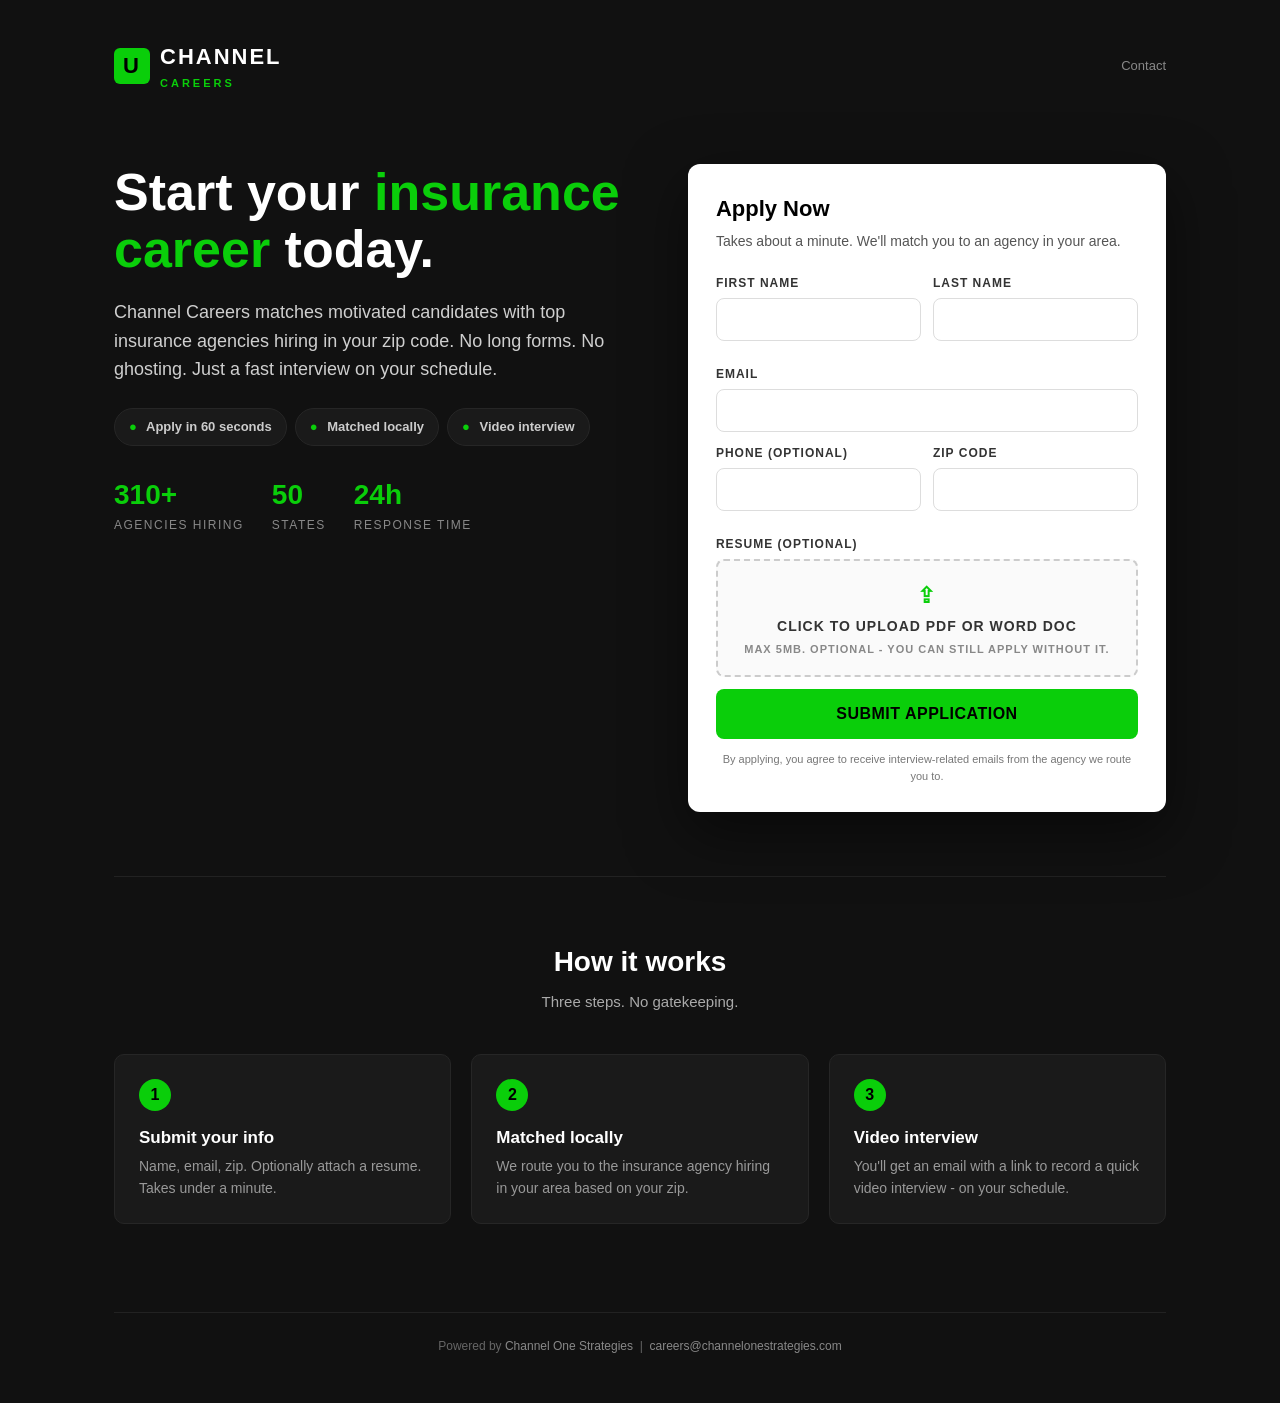
==== channelcareers-landing/index.html @ 07918038 "Cycle 48: Add channelcareers-landing/ subfolder - Real branded landing page (index.html, ~13KB) repl" ====
<!DOCTYPE html>
<html lang="en">
<head>
<meta charset="UTF-8">
<meta name="viewport" content="width=device-width,initial-scale=1">
<title>Channel Careers - Launch your insurance career</title>
<meta name="description" content="Apply in 60 seconds. Channel Careers connects motivated candidates with top insurance agencies hiring in your area.">
<link rel="icon" type="image/png" href="/assets/channel-careers-icon-512.png">
<style>
*{margin:0;padding:0;box-sizing:border-box}
html,body{background:#111;color:#fff;font-family:-apple-system,BlinkMacSystemFont,"Segoe UI",Arial,sans-serif;line-height:1.5}
body{min-height:100vh}
a{color:#0ace0a;text-decoration:none}
a:hover{text-decoration:underline}
.wrap{max-width:1100px;margin:0 auto;padding:24px}
.topbar{display:flex;align-items:center;justify-content:space-between;padding:16px 0 32px}
.logo{display:flex;align-items:center;gap:10px;font-weight:900;letter-spacing:2px;font-size:22px}
.logo-mark{background:#0ace0a;color:#000;width:36px;height:36px;border-radius:6px;display:flex;align-items:center;justify-content:center;font-weight:900;font-size:22px}
.logo-sub{font-size:11px;color:#0ace0a;letter-spacing:3px;font-weight:700;text-transform:uppercase;margin-top:2px}
.hero{display:grid;grid-template-columns:1.1fr 1fr;gap:48px;padding:40px 0 64px;align-items:start}
.hero-left h1{font-size:clamp(34px,4.6vw,52px);line-height:1.1;font-weight:900;margin-bottom:20px}
.hero-left h1 .accent{color:#0ace0a}
.hero-left p.lead{color:#cfcfcf;font-size:18px;line-height:1.6;margin-bottom:24px;max-width:520px}
.chips{display:flex;flex-wrap:wrap;gap:8px;margin-bottom:28px}
.chip{background:#1a1a1a;border:1px solid #262626;color:#ccc;padding:8px 14px;border-radius:999px;font-size:13px;font-weight:600}
.chip .dot{color:#0ace0a;margin-right:6px}
.stats{display:flex;gap:28px;margin-top:20px;flex-wrap:wrap}
.stat .num{font-size:28px;font-weight:900;color:#0ace0a}
.stat .label{color:#888;font-size:12px;text-transform:uppercase;letter-spacing:1.5px}
.card{background:#fff;color:#000;border-radius:12px;padding:28px;box-shadow:0 20px 60px rgba(0,0,0,.5)}
.card h2{font-size:22px;font-weight:900;margin-bottom:6px}
.card .sub{color:#555;font-size:14px;margin-bottom:22px}
.row{display:grid;grid-template-columns:1fr 1fr;gap:12px;margin-bottom:12px}
.field{display:block;margin-bottom:12px}
.field label{display:block;font-size:12px;font-weight:700;color:#333;text-transform:uppercase;letter-spacing:1px;margin-bottom:6px}
.field input[type=text],.field input[type=email],.field input[type=tel]{width:100%;padding:12px 14px;border:1.5px solid #ddd;border-radius:8px;font-size:15px;background:#fff;color:#000;transition:border-color .15s}
.field input:focus{outline:none;border-color:#0ace0a;box-shadow:0 0 0 3px rgba(10,206,10,.15)}
.file-drop{border:2px dashed #ccc;border-radius:8px;padding:18px;text-align:center;cursor:pointer;transition:all .15s;background:#fafafa}
.file-drop:hover{border-color:#0ace0a;background:#f0fff0}
.file-drop.has-file{border-color:#0ace0a;background:#e6fce6}
.file-drop input[type=file]{display:none}
.file-drop .file-icon{color:#0ace0a;font-size:22px;font-weight:900;margin-bottom:4px}
.file-drop .file-text{font-size:14px;color:#333;font-weight:600}
.file-drop .file-hint{font-size:11px;color:#888;margin-top:4px}
.file-drop.has-file .file-text{color:#087a08}
.btn{display:block;width:100%;background:#0ace0a;color:#000;border:none;padding:16px;border-radius:8px;font-size:16px;font-weight:900;cursor:pointer;letter-spacing:.5px;text-transform:uppercase;transition:background .15s;margin-top:8px}
.btn:hover{background:#08a808}
.btn:disabled{background:#9fdb9f;cursor:not-allowed}
.fine-print{color:#777;font-size:11px;margin-top:12px;text-align:center;line-height:1.5}
.fine-print a{color:#087a08}
.alert{padding:14px 16px;border-radius:8px;margin-bottom:16px;font-size:14px;font-weight:600;display:none}
.alert.show{display:block}
.alert.error{background:#ffe6e6;color:#990000;border:1px solid #ffcccc}
.alert.success{background:#e6fce6;color:#087a08;border:1px solid #0ace0a}
.how{padding:64px 0 40px;border-top:1px solid #222}
.how h2{font-size:28px;font-weight:900;margin-bottom:8px;text-align:center}
.how .sub{text-align:center;color:#aaa;font-size:15px;margin-bottom:40px}
.steps{display:grid;grid-template-columns:repeat(auto-fit,minmax(240px,1fr));gap:20px}
.step{background:#1a1a1a;border:1px solid #262626;border-radius:10px;padding:24px}
.step .n{background:#0ace0a;color:#000;width:32px;height:32px;border-radius:50%;display:flex;align-items:center;justify-content:center;font-weight:900;font-size:16px;margin-bottom:14px}
.step h3{font-size:17px;font-weight:800;margin-bottom:6px}
.step p{color:#999;font-size:14px;line-height:1.55}
.foot{border-top:1px solid #222;margin-top:48px;padding:24px 0;color:#666;font-size:12px;text-align:center}
.foot a{color:#888}
.foot a:hover{color:#0ace0a}
@media(max-width:820px){.hero{grid-template-columns:1fr;gap:32px;padding:16px 0 40px}.row{grid-template-columns:1fr}.topbar{padding:8px 0 16px}.logo{font-size:18px}.stats{gap:18px}}
</style>
</head>
<body>
<div class="wrap">
  <header class="topbar">
    <div class="logo">
      <div class="logo-mark">U</div>
      <div>
        <div>CHANNEL</div>
        <div class="logo-sub">Careers</div>
      </div>
    </div>
    <a href="mailto:careers@channelonestrategies.com" style="color:#888;font-size:13px">Contact</a>
  </header>
  <section class="hero">
    <div class="hero-left">
      <h1>Start your <span class="accent">insurance career</span> today.</h1>
      <p class="lead">Channel Careers matches motivated candidates with top insurance agencies hiring in your zip code. No long forms. No ghosting. Just a fast interview on your schedule.</p>
      <div class="chips">
        <div class="chip"><span class="dot">&#9679;</span> Apply in 60 seconds</div>
        <div class="chip"><span class="dot">&#9679;</span> Matched locally</div>
        <div class="chip"><span class="dot">&#9679;</span> Video interview</div>
      </div>
      <div class="stats">
        <div class="stat"><div class="num">310+</div><div class="label">Agencies hiring</div></div>
        <div class="stat"><div class="num">50</div><div class="label">States</div></div>
        <div class="stat"><div class="num">24h</div><div class="label">Response time</div></div>
      </div>
    </div>
    <div class="card" id="applyCard">
      <h2>Apply Now</h2>
      <p class="sub">Takes about a minute. We'll match you to an agency in your area.</p>
      <div class="alert error" id="errAlert"></div>
      <div class="alert success" id="okAlert"></div>
      <form id="applyForm" novalidate>
        <div class="row">
          <div class="field">
            <label for="first_name">First name</label>
            <input type="text" id="first_name" name="first_name" required autocomplete="given-name" maxlength="60">
          </div>
          <div class="field">
            <label for="last_name">Last name</label>
            <input type="text" id="last_name" name="last_name" required autocomplete="family-name" maxlength="60">
          </div>
        </div>
        <div class="field">
          <label for="email">Email</label>
          <input type="email" id="email" name="email" required autocomplete="email" maxlength="120">
        </div>
        <div class="row">
          <div class="field">
            <label for="phone">Phone (optional)</label>
            <input type="tel" id="phone" name="phone" autocomplete="tel" maxlength="20">
          </div>
          <div class="field">
            <label for="zip">ZIP code</label>
            <input type="text" id="zip" name="zip" required autocomplete="postal-code" inputmode="numeric" pattern="[0-9]{5}" maxlength="5">
          </div>
        </div>
        <div class="field">
          <label for="resume">Resume (optional)</label>
          <label class="file-drop" id="fileDrop" for="resume">
            <input type="file" id="resume" name="resume" accept=".pdf,.doc,.docx">
            <div class="file-icon">&#8682;</div>
            <div class="file-text" id="fileText">Click to upload PDF or Word doc</div>
            <div class="file-hint">Max 5MB. Optional - you can still apply without it.</div>
          </label>
        </div>
        <input type="hidden" name="source" value="channelcareers">
        <input type="hidden" name="utm_source" id="utm_source">
        <input type="hidden" name="utm_medium" id="utm_medium">
        <input type="hidden" name="utm_campaign" id="utm_campaign">
        <button type="submit" class="btn" id="submitBtn">Submit Application</button>
        <p class="fine-print">By applying, you agree to receive interview-related emails from the agency we route you to.</p>
      </form>
    </div>
  </section>
  <section class="how">
    <h2>How it works</h2>
    <p class="sub">Three steps. No gatekeeping.</p>
    <div class="steps">
      <div class="step"><div class="n">1</div><h3>Submit your info</h3><p>Name, email, zip. Optionally attach a resume. Takes under a minute.</p></div>
      <div class="step"><div class="n">2</div><h3>Matched locally</h3><p>We route you to the insurance agency hiring in your area based on your zip.</p></div>
      <div class="step"><div class="n">3</div><h3>Video interview</h3><p>You'll get an email with a link to record a quick video interview - on your schedule.</p></div>
    </div>
  </section>
  <footer class="foot">
    Powered by <a href="https://channelonestrategies.com">Channel One Strategies</a> &nbsp;|&nbsp; <a href="mailto:careers@channelonestrategies.com">careers@channelonestrategies.com</a>
  </footer>
</div>
<script>
(function(){
  var params = new URLSearchParams(window.location.search);
  ['utm_source','utm_medium','utm_campaign'].forEach(function(k){
    var el = document.getElementById(k);
    if (el && params.get(k)) el.value = params.get(k);
  });
  var form = document.getElementById('applyForm');
  var submitBtn = document.getElementById('submitBtn');
  var errAlert = document.getElementById('errAlert');
  var okAlert = document.getElementById('okAlert');
  var fileInput = document.getElementById('resume');
  var fileDrop = document.getElementById('fileDrop');
  var fileText = document.getElementById('fileText');
  function showError(msg){
    okAlert.classList.remove('show');
    errAlert.textContent = msg;
    errAlert.classList.add('show');
    window.scrollTo({top:document.getElementById('applyCard').offsetTop-20, behavior:'smooth'});
  }
  function showSuccess(msg){
    errAlert.classList.remove('show');
    okAlert.textContent = msg;
    okAlert.classList.add('show');
  }
  fileInput.addEventListener('change', function(){
    if (fileInput.files && fileInput.files.length > 0) {
      var f = fileInput.files[0];
      if (f.size > 5*1024*1024) {
        showError('Resume must be under 5MB. Please attach a smaller file.');
        fileInput.value = '';
        fileText.textContent = 'Click to upload PDF or Word doc';
        fileDrop.classList.remove('has-file');
        return;
      }
      fileText.textContent = '\u2713 ' + f.name;
      fileDrop.classList.add('has-file');
    } else {
      fileText.textContent = 'Click to upload PDF or Word doc';
      fileDrop.classList.remove('has-file');
    }
  });
  form.addEventListener('submit', function(e){
    e.preventDefault();
    errAlert.classList.remove('show');
    okAlert.classList.remove('show');
    var zip = document.getElementById('zip').value.trim();
    if (!/^[0-9]{5}$/.test(zip)) {
      showError('Please enter a 5-digit ZIP code.');
      return;
    }
    submitBtn.disabled = true;
    submitBtn.textContent = 'Submitting...';
    var fd = new FormData(form);
    fetch('/api/public/apply-inbound', { method: 'POST', body: fd })
    .then(function(r){ return r.json().then(function(j){ return {status: r.status, body: j}; }); })
    .then(function(res){
      var s = res.status, b = res.body || {};
      submitBtn.disabled = false;
      submitBtn.textContent = 'Submit Application';
      if (s === 201 && b.status === 'routed') {
        form.style.display = 'none';
        showSuccess('Application received! You have been matched with ' + (b.rsc_name || 'a local agency') + '. Check your email for interview instructions.');
      } else if (s === 200 && b.status === 'already_applied') {
        form.style.display = 'none';
        showSuccess(b.message || 'You have already applied. Check your email for next steps.');
      } else if (s === 200 && b.status === 'already_applied_unassigned') {
        form.style.display = 'none';
        showSuccess(b.message || 'We have your info on file. We will reach out when a local opportunity opens.');
      } else if (s === 201 || s === 200) {
        form.style.display = 'none';
        showSuccess('Thanks - your application was received. We will be in touch soon.');
      } else if (s === 429) {
        showError('Too many applications from this location. Please try again later.');
      } else if (b.error) {
        showError(b.error);
      } else {
        showError('Something went wrong. Please try again in a minute.');
      }
    }).catch(function(){
      submitBtn.disabled = false;
      submitBtn.textContent = 'Submit Application';
      showError('Network error. Please check your connection and try again.');
    });
  });
})();
</script>
</body>
</html>
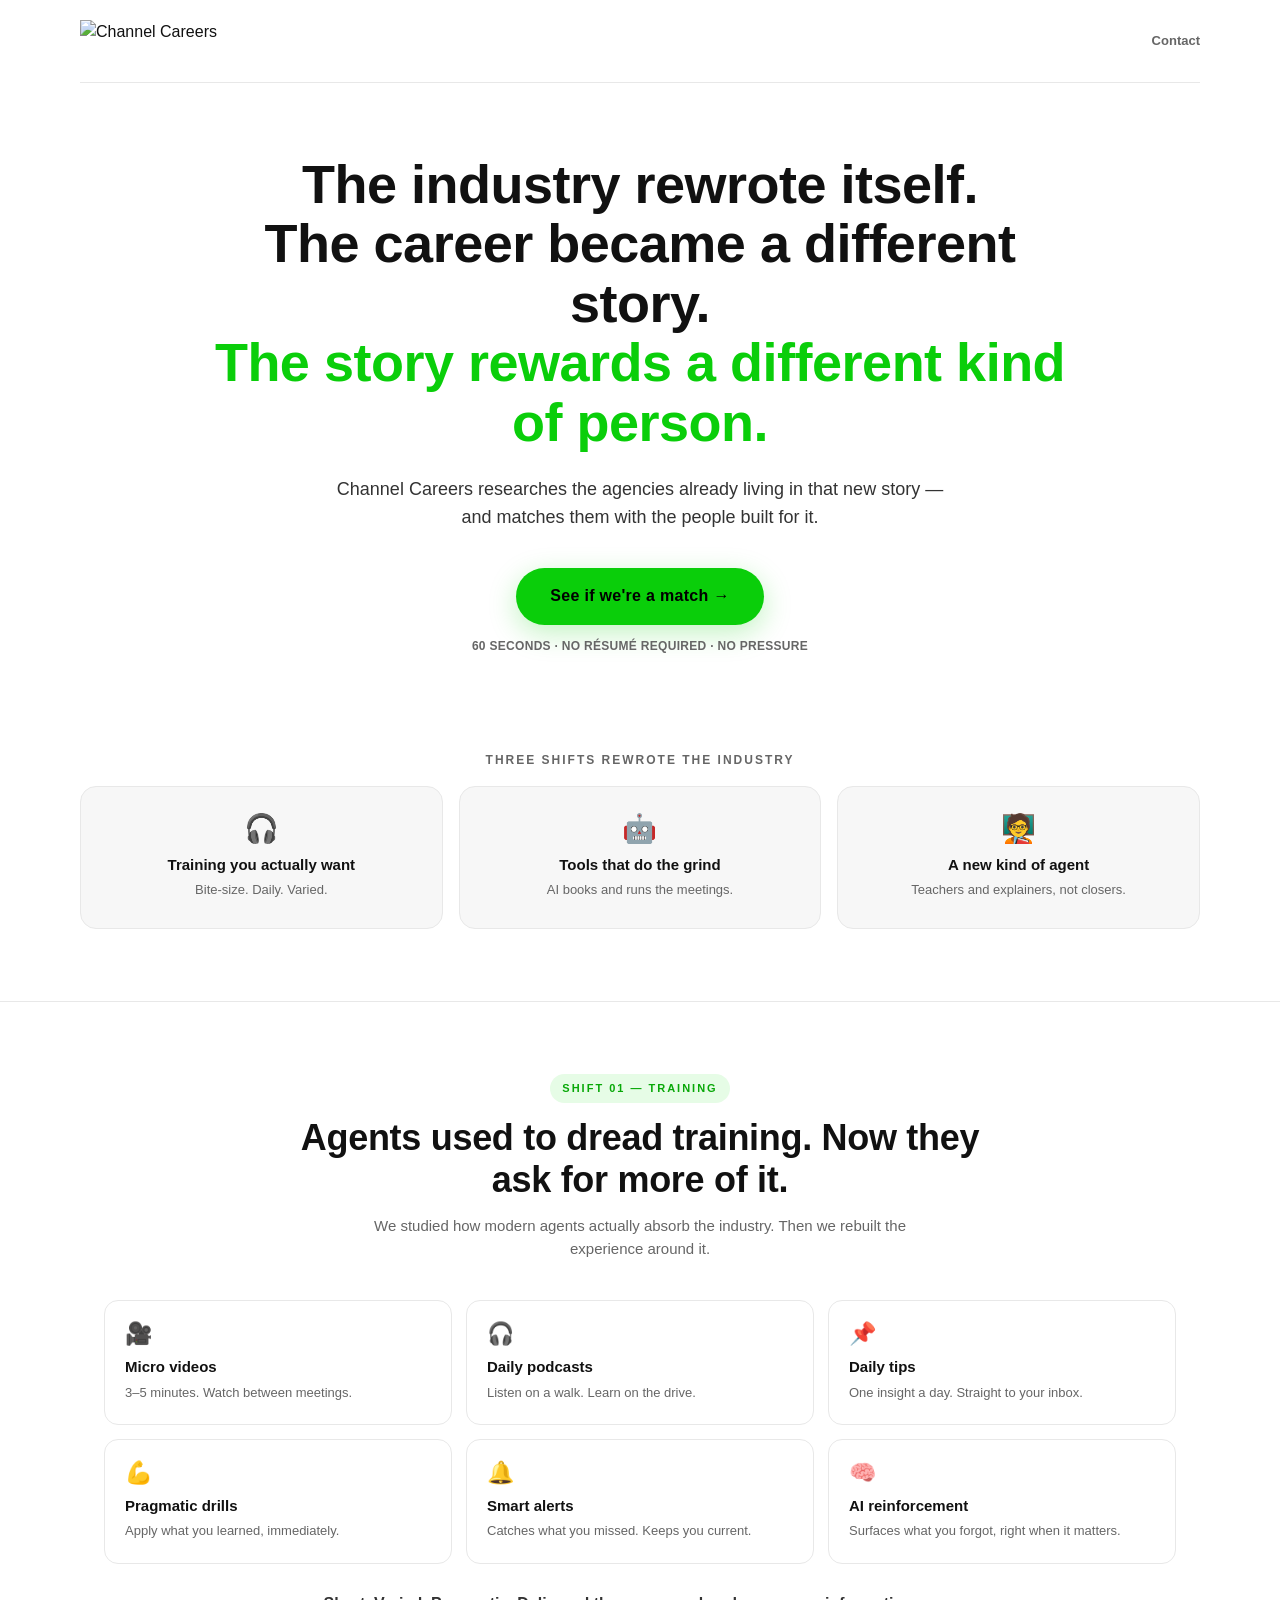
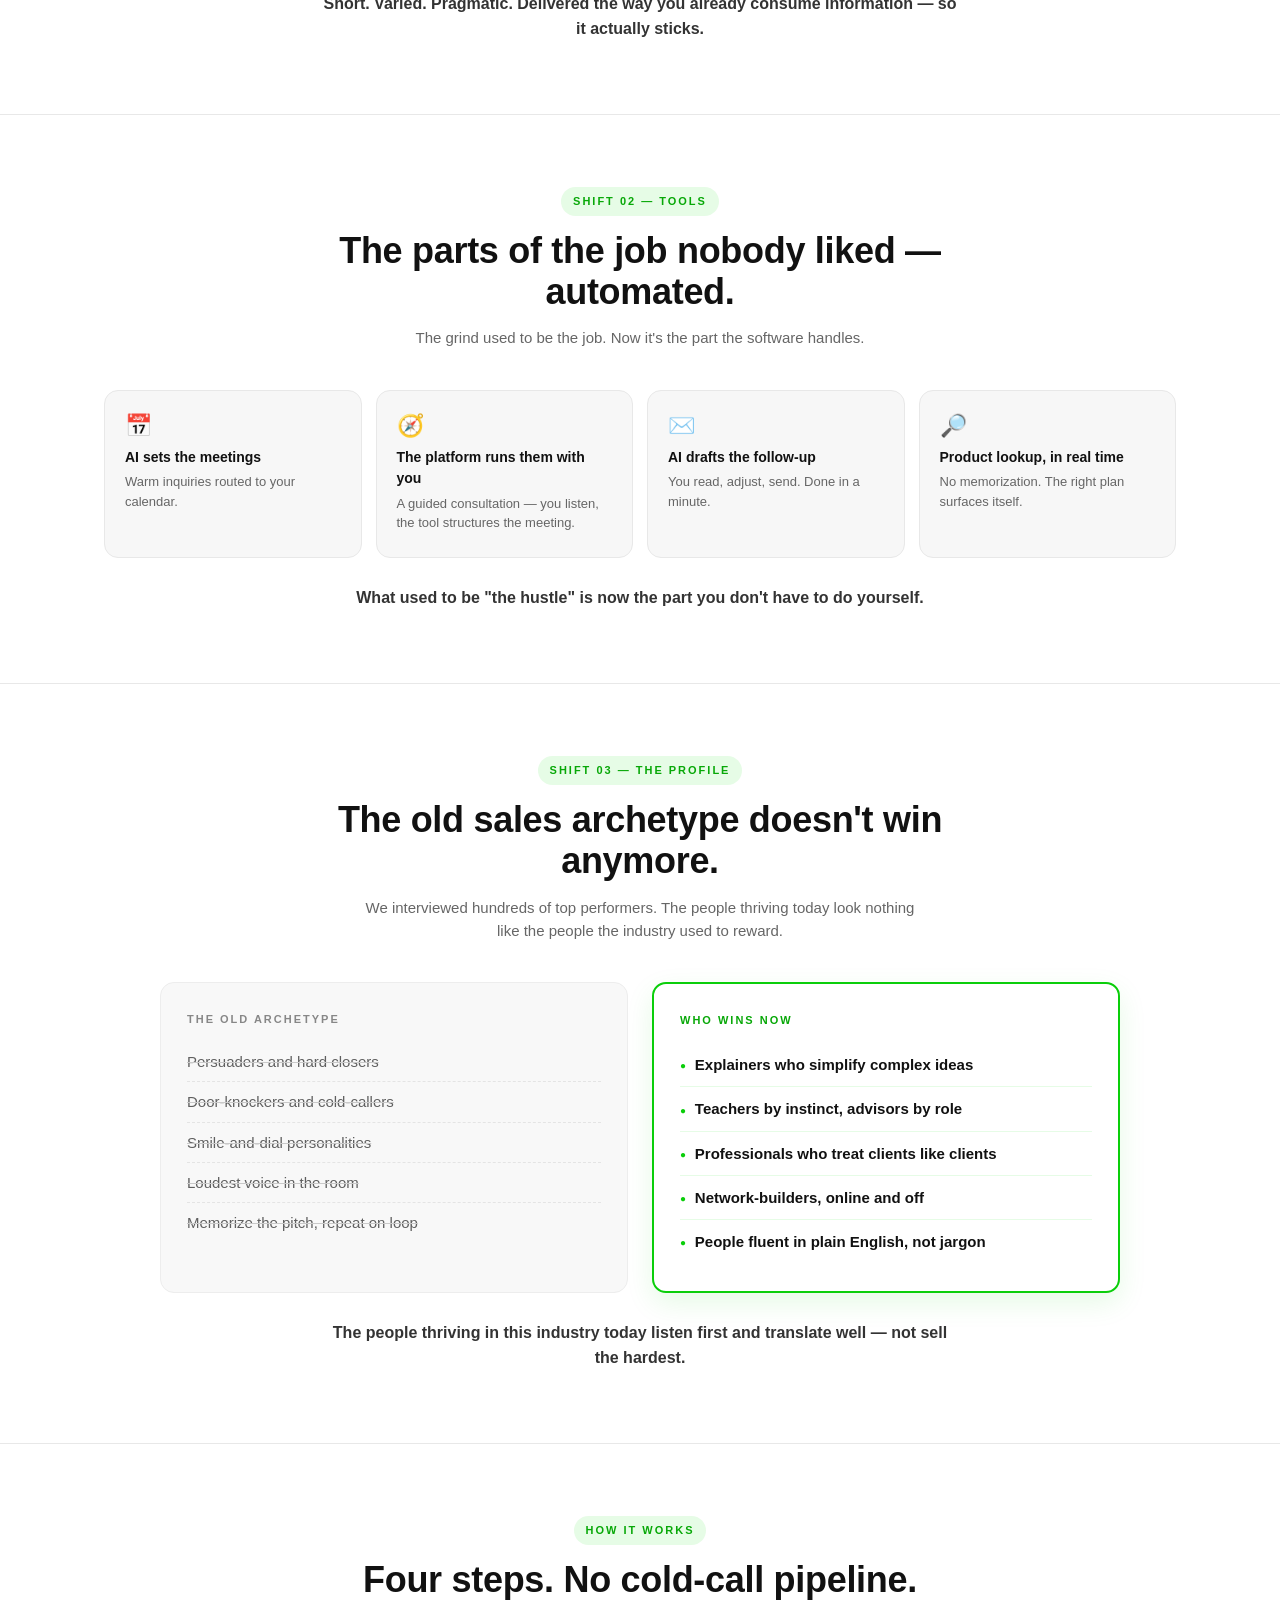
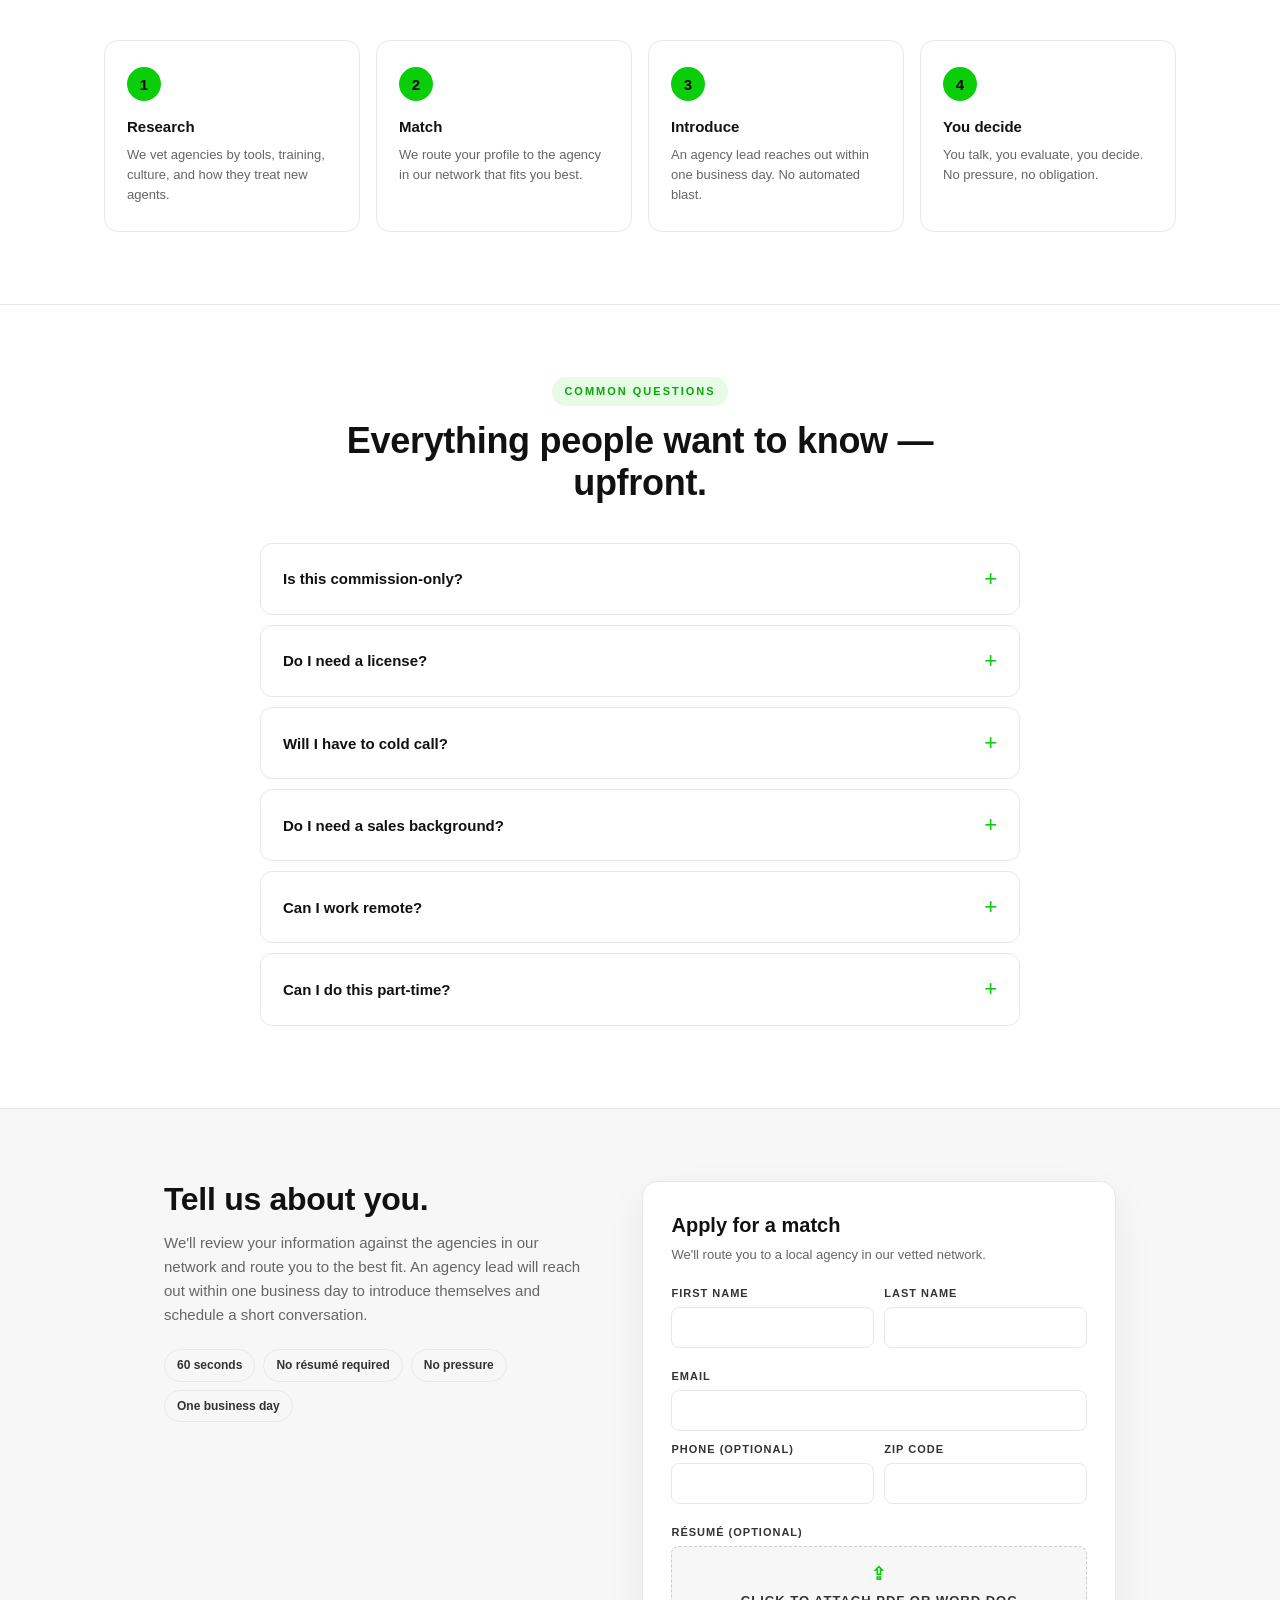
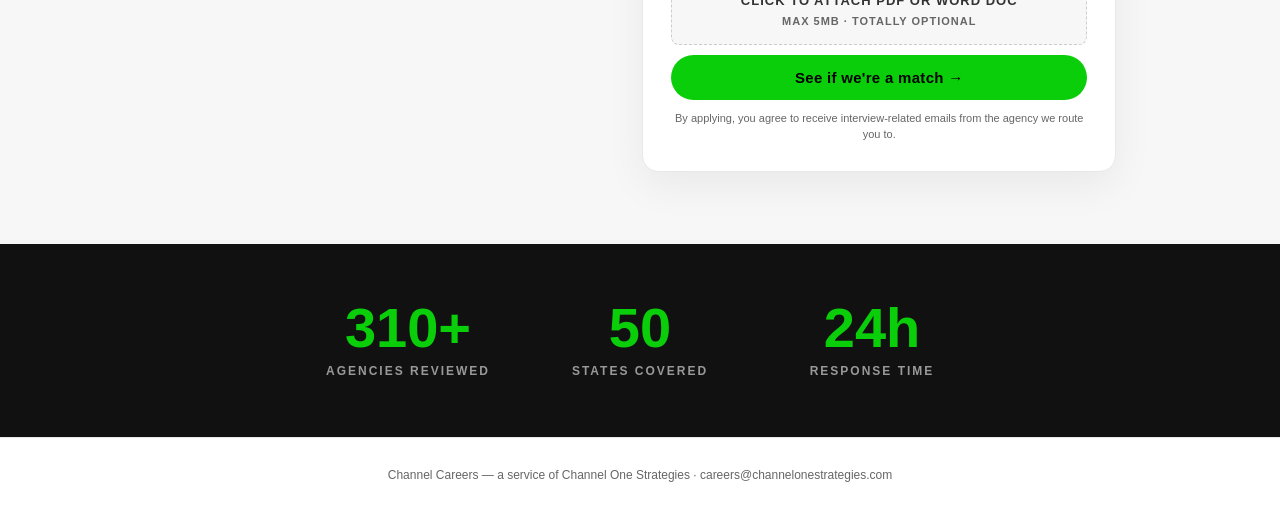
==== commit fdd9a0c1: "channelcareers.io: rebuild landing w/ Option B thesis (industry rewrote itself) — bite-size architec" ====
--- a/channelcareers-landing/index.html
+++ b/channelcareers-landing/index.html
@@ -3,157 +3,344 @@
 <head>
 <meta charset="UTF-8">
 <meta name="viewport" content="width=device-width,initial-scale=1">
-<title>Channel Careers - Launch your insurance career</title>
-<meta name="description" content="Apply in 60 seconds. Channel Careers connects motivated candidates with top insurance agencies hiring in your area.">
+<title>Channel Careers — Insurance, reimagined for the people built for it</title>
+<meta name="description" content="The industry rewrote itself. The career became a different story. Channel Careers finds the agencies living in that new story and matches them with the right people.">
 <link rel="icon" type="image/png" href="/assets/channel-careers-icon-512.png">
 <style>
 *{margin:0;padding:0;box-sizing:border-box}
-html,body{background:#111;color:#fff;font-family:-apple-system,BlinkMacSystemFont,"Segoe UI",Arial,sans-serif;line-height:1.5}
-body{min-height:100vh}
-a{color:#0ace0a;text-decoration:none}
-a:hover{text-decoration:underline}
-.wrap{max-width:1100px;margin:0 auto;padding:24px}
-.topbar{display:flex;align-items:center;justify-content:space-between;padding:16px 0 32px}
-.logo{display:flex;align-items:center;gap:10px;font-weight:900;letter-spacing:2px;font-size:22px}
-.logo-mark{background:#0ace0a;color:#000;width:36px;height:36px;border-radius:6px;display:flex;align-items:center;justify-content:center;font-weight:900;font-size:22px}
-.logo-sub{font-size:11px;color:#0ace0a;letter-spacing:3px;font-weight:700;text-transform:uppercase;margin-top:2px}
-.hero{display:grid;grid-template-columns:1.1fr 1fr;gap:48px;padding:40px 0 64px;align-items:start}
-.hero-left h1{font-size:clamp(34px,4.6vw,52px);line-height:1.1;font-weight:900;margin-bottom:20px}
-.hero-left h1 .accent{color:#0ace0a}
-.hero-left p.lead{color:#cfcfcf;font-size:18px;line-height:1.6;margin-bottom:24px;max-width:520px}
-.chips{display:flex;flex-wrap:wrap;gap:8px;margin-bottom:28px}
-.chip{background:#1a1a1a;border:1px solid #262626;color:#ccc;padding:8px 14px;border-radius:999px;font-size:13px;font-weight:600}
-.chip .dot{color:#0ace0a;margin-right:6px}
-.stats{display:flex;gap:28px;margin-top:20px;flex-wrap:wrap}
-.stat .num{font-size:28px;font-weight:900;color:#0ace0a}
-.stat .label{color:#888;font-size:12px;text-transform:uppercase;letter-spacing:1.5px}
-.card{background:#fff;color:#000;border-radius:12px;padding:28px;box-shadow:0 20px 60px rgba(0,0,0,.5)}
-.card h2{font-size:22px;font-weight:900;margin-bottom:6px}
-.card .sub{color:#555;font-size:14px;margin-bottom:22px}
-.row{display:grid;grid-template-columns:1fr 1fr;gap:12px;margin-bottom:12px}
-.field{display:block;margin-bottom:12px}
-.field label{display:block;font-size:12px;font-weight:700;color:#333;text-transform:uppercase;letter-spacing:1px;margin-bottom:6px}
-.field input[type=text],.field input[type=email],.field input[type=tel]{width:100%;padding:12px 14px;border:1.5px solid #ddd;border-radius:8px;font-size:15px;background:#fff;color:#000;transition:border-color .15s}
-.field input:focus{outline:none;border-color:#0ace0a;box-shadow:0 0 0 3px rgba(10,206,10,.15)}
-.file-drop{border:2px dashed #ccc;border-radius:8px;padding:18px;text-align:center;cursor:pointer;transition:all .15s;background:#fafafa}
-.file-drop:hover{border-color:#0ace0a;background:#f0fff0}
-.file-drop.has-file{border-color:#0ace0a;background:#e6fce6}
+:root{--g:#0ace0a;--gd:#08a808;--gl:#e6fce6;--ink:#111;--ink2:#333;--mute:#666;--line:#e8e8e8;--bg:#fff;--soft:#f7f7f7}
+html{scroll-behavior:smooth}
+body{background:var(--bg);color:var(--ink);font-family:-apple-system,BlinkMacSystemFont,"Segoe UI",Inter,Arial,sans-serif;line-height:1.55;-webkit-font-smoothing:antialiased}
+a{color:var(--ink);text-decoration:none}
+a:hover{color:var(--gd)}
+.wrap{max-width:1120px;margin:0 auto;padding:0 24px}
+/* Header */
+.nav{display:flex;align-items:center;justify-content:space-between;padding:20px 0;border-bottom:1px solid var(--line)}
+.nav .logo{height:42px;display:block}
+.nav-right{font-size:13px;color:var(--mute);font-weight:600}
+.nav-right a{color:var(--mute)}
+.nav-right a:hover{color:var(--g)}
+/* Hero */
+.hero{padding:72px 0 56px;text-align:center;max-width:860px;margin:0 auto}
+.hero h1{font-size:clamp(30px,4.8vw,54px);line-height:1.1;font-weight:900;letter-spacing:-.5px;margin-bottom:8px}
+.hero h1 .l1,.hero h1 .l2,.hero h1 .l3{display:block}
+.hero h1 .l3{color:var(--g)}
+.hero .lead{font-size:18px;color:var(--ink2);margin:24px auto 36px;max-width:640px;line-height:1.55}
+.cta{display:inline-block;background:var(--g);color:#000;font-weight:800;padding:16px 34px;border-radius:999px;font-size:16px;letter-spacing:.3px;border:none;cursor:pointer;transition:all .15s;box-shadow:0 8px 28px rgba(10,206,10,.25)}
+.cta:hover{background:var(--gd);transform:translateY(-1px);box-shadow:0 12px 32px rgba(10,206,10,.35)}
+.cta-sub{display:block;margin-top:12px;font-size:12px;color:var(--mute);letter-spacing:.3px;text-transform:uppercase;font-weight:700}
+/* Shifts strip */
+.shifts{padding:40px 0 72px}
+.shifts .eyebrow{text-align:center;font-size:12px;color:var(--mute);font-weight:700;letter-spacing:2px;text-transform:uppercase;margin-bottom:16px}
+.shifts-grid{display:grid;grid-template-columns:repeat(3,1fr);gap:16px}
+.shift-tile{background:var(--soft);border:1px solid var(--line);border-radius:16px;padding:28px 24px;text-align:center;cursor:pointer;transition:all .15s;display:block;color:var(--ink)}
+.shift-tile:hover{border-color:var(--g);background:#fff;transform:translateY(-2px);box-shadow:0 12px 30px rgba(0,0,0,.06);color:var(--ink)}
+.shift-tile .icon{font-size:28px;margin-bottom:10px;line-height:1}
+.shift-tile .t{font-size:15px;font-weight:800;margin-bottom:4px}
+.shift-tile .d{font-size:13px;color:var(--mute)}
+/* Section base */
+.sec{padding:72px 0;border-top:1px solid var(--line)}
+.sec-head{text-align:center;max-width:720px;margin:0 auto 40px}
+.sec-eyebrow{display:inline-block;background:var(--gl);color:var(--gd);font-size:11px;font-weight:800;letter-spacing:2px;text-transform:uppercase;padding:6px 12px;border-radius:999px;margin-bottom:14px}
+.sec-head h2{font-size:clamp(24px,3.2vw,36px);font-weight:900;line-height:1.15;letter-spacing:-.3px}
+.sec-head .note{margin-top:14px;color:var(--mute);font-size:15px;max-width:560px;margin-left:auto;margin-right:auto}
+/* Six-tile grid */
+.grid6{display:grid;grid-template-columns:repeat(3,1fr);gap:14px}
+.tile{background:#fff;border:1px solid var(--line);border-radius:14px;padding:22px 20px;transition:all .15s}
+.tile:hover{border-color:var(--g);transform:translateY(-2px);box-shadow:0 10px 24px rgba(0,0,0,.05)}
+.tile .ico{font-size:22px;margin-bottom:10px;line-height:1}
+.tile .t{font-size:15px;font-weight:800;margin-bottom:4px}
+.tile .d{font-size:13px;color:var(--mute);line-height:1.5}
+.closer{text-align:center;margin-top:28px;font-size:16px;color:var(--ink2);font-weight:600;max-width:640px;margin-left:auto;margin-right:auto}
+/* Four-card row */
+.grid4{display:grid;grid-template-columns:repeat(4,1fr);gap:14px}
+.card4{background:var(--soft);border-radius:14px;padding:24px 20px;border:1px solid var(--line);transition:all .15s}
+.card4:hover{background:#fff;border-color:var(--g)}
+.card4 .ico{font-size:22px;margin-bottom:10px;line-height:1}
+.card4 .t{font-size:14px;font-weight:800;margin-bottom:4px}
+.card4 .d{font-size:13px;color:var(--mute);line-height:1.5}
+/* Old vs new */
+.oldnew{display:grid;grid-template-columns:1fr 1fr;gap:24px;max-width:960px;margin:0 auto}
+.col{border-radius:14px;padding:28px 26px}
+.col.old{background:var(--soft);border:1px solid var(--line);opacity:.78}
+.col.old .label{color:var(--mute);font-size:11px;font-weight:800;letter-spacing:2px;text-transform:uppercase;margin-bottom:14px}
+.col.old ul{list-style:none}
+.col.old li{font-size:15px;color:var(--ink2);padding:8px 0;border-bottom:1px dashed #ddd;text-decoration:line-through;text-decoration-color:#bbb}
+.col.old li:last-child{border:0}
+.col.new{background:#fff;border:2px solid var(--g);box-shadow:0 10px 28px rgba(10,206,10,.1)}
+.col.new .label{color:var(--gd);font-size:11px;font-weight:800;letter-spacing:2px;text-transform:uppercase;margin-bottom:14px}
+.col.new ul{list-style:none}
+.col.new li{font-size:15px;color:var(--ink);font-weight:600;padding:10px 0;border-bottom:1px solid var(--gl)}
+.col.new li:last-child{border:0}
+.col.new li::before{content:"● ";color:var(--g);font-size:10px;vertical-align:middle;margin-right:6px}
+/* How it works — 4 steps */
+.steps{display:grid;grid-template-columns:repeat(4,1fr);gap:16px}
+.step{background:#fff;border:1px solid var(--line);border-radius:14px;padding:26px 22px;position:relative}
+.step .n{width:34px;height:34px;border-radius:50%;background:var(--g);color:#000;display:flex;align-items:center;justify-content:center;font-weight:900;font-size:15px;margin-bottom:14px}
+.step .t{font-size:15px;font-weight:800;margin-bottom:6px}
+.step .d{font-size:13px;color:var(--mute);line-height:1.55}
+/* FAQ */
+.faq{max-width:760px;margin:0 auto}
+.faq details{background:#fff;border:1px solid var(--line);border-radius:12px;margin-bottom:10px;transition:all .15s}
+.faq details[open]{border-color:var(--g);box-shadow:0 8px 22px rgba(0,0,0,.04)}
+.faq summary{padding:18px 22px;font-size:15px;font-weight:700;cursor:pointer;list-style:none;display:flex;align-items:center;justify-content:space-between;color:var(--ink)}
+.faq summary::-webkit-details-marker{display:none}
+.faq summary::after{content:"+";font-size:22px;color:var(--g);font-weight:400;transition:transform .2s}
+.faq details[open] summary::after{content:"−"}
+.faq .a{padding:0 22px 18px;color:var(--ink2);font-size:14px;line-height:1.65}
+/* Apply */
+.apply-wrap{display:grid;grid-template-columns:1fr 1.1fr;gap:48px;align-items:start;max-width:1000px;margin:0 auto}
+.apply-copy h2{font-size:32px;font-weight:900;line-height:1.15;margin-bottom:14px;letter-spacing:-.3px}
+.apply-copy p{color:var(--mute);font-size:15px;line-height:1.6;margin-bottom:22px}
+.apply-copy .pills{display:flex;flex-wrap:wrap;gap:8px}
+.pill{background:var(--soft);border:1px solid var(--line);color:var(--ink2);padding:6px 12px;border-radius:999px;font-size:12px;font-weight:700}
+.apply-card{background:#fff;border:1px solid var(--line);border-radius:16px;padding:28px;box-shadow:0 14px 40px rgba(0,0,0,.06)}
+.apply-card h3{font-size:20px;font-weight:900;margin-bottom:4px}
+.apply-card .sub{color:var(--mute);font-size:13px;margin-bottom:20px}
+.row{display:grid;grid-template-columns:1fr 1fr;gap:10px;margin-bottom:10px}
+.field{margin-bottom:10px}
+.field label{display:block;font-size:11px;font-weight:700;color:var(--ink2);text-transform:uppercase;letter-spacing:1px;margin-bottom:5px}
+.field input[type=text],.field input[type=email],.field input[type=tel]{width:100%;padding:11px 13px;border:1.5px solid var(--line);border-radius:8px;font-size:15px;background:#fff;color:var(--ink);transition:border-color .15s;font-family:inherit}
+.field input:focus{outline:none;border-color:var(--g);box-shadow:0 0 0 3px rgba(10,206,10,.12)}
+.file-drop{border:1.5px dashed #ccc;border-radius:8px;padding:14px;text-align:center;cursor:pointer;transition:all .15s;background:var(--soft)}
+.file-drop:hover{border-color:var(--g);background:var(--gl)}
+.file-drop.has-file{border-color:var(--g);background:var(--gl)}
 .file-drop input[type=file]{display:none}
-.file-drop .file-icon{color:#0ace0a;font-size:22px;font-weight:900;margin-bottom:4px}
-.file-drop .file-text{font-size:14px;color:#333;font-weight:600}
-.file-drop .file-hint{font-size:11px;color:#888;margin-top:4px}
-.file-drop.has-file .file-text{color:#087a08}
-.btn{display:block;width:100%;background:#0ace0a;color:#000;border:none;padding:16px;border-radius:8px;font-size:16px;font-weight:900;cursor:pointer;letter-spacing:.5px;text-transform:uppercase;transition:background .15s;margin-top:8px}
-.btn:hover{background:#08a808}
-.btn:disabled{background:#9fdb9f;cursor:not-allowed}
-.fine-print{color:#777;font-size:11px;margin-top:12px;text-align:center;line-height:1.5}
-.fine-print a{color:#087a08}
-.alert{padding:14px 16px;border-radius:8px;margin-bottom:16px;font-size:14px;font-weight:600;display:none}
+.file-drop .file-icon{color:var(--g);font-size:18px;font-weight:900;margin-bottom:2px}
+.file-drop .file-text{font-size:13px;color:var(--ink2);font-weight:600}
+.file-drop .file-hint{font-size:11px;color:var(--mute);margin-top:2px}
+.file-drop.has-file .file-text{color:var(--gd)}
+.btn{display:block;width:100%;background:var(--g);color:#000;border:none;padding:14px;border-radius:999px;font-size:15px;font-weight:900;cursor:pointer;letter-spacing:.3px;transition:background .15s;margin-top:6px}
+.btn:hover{background:var(--gd)}
+.btn:disabled{background:#aee8ae;cursor:not-allowed}
+.fine{color:var(--mute);font-size:11px;margin-top:10px;text-align:center;line-height:1.5}
+.alert{padding:12px 14px;border-radius:8px;margin-bottom:14px;font-size:13px;font-weight:600;display:none}
 .alert.show{display:block}
-.alert.error{background:#ffe6e6;color:#990000;border:1px solid #ffcccc}
-.alert.success{background:#e6fce6;color:#087a08;border:1px solid #0ace0a}
-.how{padding:64px 0 40px;border-top:1px solid #222}
-.how h2{font-size:28px;font-weight:900;margin-bottom:8px;text-align:center}
-.how .sub{text-align:center;color:#aaa;font-size:15px;margin-bottom:40px}
-.steps{display:grid;grid-template-columns:repeat(auto-fit,minmax(240px,1fr));gap:20px}
-.step{background:#1a1a1a;border:1px solid #262626;border-radius:10px;padding:24px}
-.step .n{background:#0ace0a;color:#000;width:32px;height:32px;border-radius:50%;display:flex;align-items:center;justify-content:center;font-weight:900;font-size:16px;margin-bottom:14px}
-.step h3{font-size:17px;font-weight:800;margin-bottom:6px}
-.step p{color:#999;font-size:14px;line-height:1.55}
-.foot{border-top:1px solid #222;margin-top:48px;padding:24px 0;color:#666;font-size:12px;text-align:center}
-.foot a{color:#888}
-.foot a:hover{color:#0ace0a}
-@media(max-width:820px){.hero{grid-template-columns:1fr;gap:32px;padding:16px 0 40px}.row{grid-template-columns:1fr}.topbar{padding:8px 0 16px}.logo{font-size:18px}.stats{gap:18px}}
+.alert.error{background:#ffecec;color:#990000;border:1px solid #ffcccc}
+.alert.success{background:var(--gl);color:#086b08;border:1px solid var(--g)}
+/* Proof */
+.proof{background:#111;color:#fff;padding:56px 0;text-align:center}
+.proof-grid{display:grid;grid-template-columns:repeat(3,1fr);gap:24px;max-width:720px;margin:0 auto}
+.proof .n{font-size:clamp(36px,5vw,56px);font-weight:900;color:var(--g);line-height:1}
+.proof .l{font-size:12px;color:#999;text-transform:uppercase;letter-spacing:2px;font-weight:700;margin-top:6px}
+/* Footer */
+.foot{padding:28px 0;color:var(--mute);font-size:12px;text-align:center;background:#fff;border-top:1px solid var(--line)}
+.foot a{color:var(--mute)}
+.foot a:hover{color:var(--g)}
+/* Responsive */
+@media(max-width:900px){
+  .shifts-grid,.grid6,.grid4,.oldnew,.steps{grid-template-columns:1fr 1fr}
+  .apply-wrap{grid-template-columns:1fr;gap:32px}
+  .proof-grid{grid-template-columns:repeat(3,1fr);gap:12px}
+  .hero{padding:48px 0 40px}
+  .sec{padding:56px 0}
+}
+@media(max-width:560px){
+  .shifts-grid,.grid6,.grid4,.oldnew,.steps{grid-template-columns:1fr}
+  .row{grid-template-columns:1fr}
+  .nav .logo{height:36px}
+  .wrap{padding:0 18px}
+}
 </style>
 </head>
 <body>
-<div class="wrap">
-  <header class="topbar">
-    <div class="logo">
-      <div class="logo-mark">U</div>
-      <div>
-        <div>CHANNEL</div>
-        <div class="logo-sub">Careers</div>
+<header class="nav wrap">
+  <a href="/" aria-label="Channel Careers"><img src="/assets/channel-careers-logo.svg" alt="Channel Careers" class="logo"></a>
+  <div class="nav-right"><a href="mailto:careers@channelonestrategies.com">Contact</a></div>
+</header>
+
+<section class="hero wrap">
+  <h1>
+    <span class="l1">The industry rewrote itself.</span>
+    <span class="l2">The career became a different story.</span>
+    <span class="l3">The story rewards a different kind of person.</span>
+  </h1>
+  <p class="lead">Channel Careers researches the agencies already living in that new story — and matches them with the people built for it.</p>
+  <a href="#apply" class="cta">See if we're a match →</a>
+  <span class="cta-sub">60 seconds · No résumé required · No pressure</span>
+</section>
+
+<section class="shifts wrap">
+  <div class="eyebrow">Three shifts rewrote the industry</div>
+  <div class="shifts-grid">
+    <a href="#learning" class="shift-tile">
+      <div class="icon">🎧</div>
+      <div class="t">Training you actually want</div>
+      <div class="d">Bite-size. Daily. Varied.</div>
+    </a>
+    <a href="#tools" class="shift-tile">
+      <div class="icon">🤖</div>
+      <div class="t">Tools that do the grind</div>
+      <div class="d">AI books and runs the meetings.</div>
+    </a>
+    <a href="#profile" class="shift-tile">
+      <div class="icon">🧑‍🏫</div>
+      <div class="t">A new kind of agent</div>
+      <div class="d">Teachers and explainers, not closers.</div>
+    </a>
+  </div>
+</section>
+
+<section id="learning" class="sec">
+  <div class="wrap">
+    <div class="sec-head">
+      <span class="sec-eyebrow">Shift 01 — Training</span>
+      <h2>Agents used to dread training. Now they ask for more of it.</h2>
+      <p class="note">We studied how modern agents actually absorb the industry. Then we rebuilt the experience around it.</p>
+    </div>
+    <div class="grid6">
+      <div class="tile"><div class="ico">🎥</div><div class="t">Micro videos</div><div class="d">3–5 minutes. Watch between meetings.</div></div>
+      <div class="tile"><div class="ico">🎧</div><div class="t">Daily podcasts</div><div class="d">Listen on a walk. Learn on the drive.</div></div>
+      <div class="tile"><div class="ico">📌</div><div class="t">Daily tips</div><div class="d">One insight a day. Straight to your inbox.</div></div>
+      <div class="tile"><div class="ico">💪</div><div class="t">Pragmatic drills</div><div class="d">Apply what you learned, immediately.</div></div>
+      <div class="tile"><div class="ico">🔔</div><div class="t">Smart alerts</div><div class="d">Catches what you missed. Keeps you current.</div></div>
+      <div class="tile"><div class="ico">🧠</div><div class="t">AI reinforcement</div><div class="d">Surfaces what you forgot, right when it matters.</div></div>
+    </div>
+    <p class="closer">Short. Varied. Pragmatic. Delivered the way you already consume information — so it actually sticks.</p>
+  </div>
+</section>
+
+<section id="tools" class="sec">
+  <div class="wrap">
+    <div class="sec-head">
+      <span class="sec-eyebrow">Shift 02 — Tools</span>
+      <h2>The parts of the job nobody liked — automated.</h2>
+      <p class="note">The grind used to be the job. Now it's the part the software handles.</p>
+    </div>
+    <div class="grid4">
+      <div class="card4"><div class="ico">📅</div><div class="t">AI sets the meetings</div><div class="d">Warm inquiries routed to your calendar.</div></div>
+      <div class="card4"><div class="ico">🧭</div><div class="t">The platform runs them with you</div><div class="d">A guided consultation — you listen, the tool structures the meeting.</div></div>
+      <div class="card4"><div class="ico">✉️</div><div class="t">AI drafts the follow-up</div><div class="d">You read, adjust, send. Done in a minute.</div></div>
+      <div class="card4"><div class="ico">🔎</div><div class="t">Product lookup, in real time</div><div class="d">No memorization. The right plan surfaces itself.</div></div>
+    </div>
+    <p class="closer">What used to be "the hustle" is now the part you don't have to do yourself.</p>
+  </div>
+</section>
+
+<section id="profile" class="sec">
+  <div class="wrap">
+    <div class="sec-head">
+      <span class="sec-eyebrow">Shift 03 — The profile</span>
+      <h2>The old sales archetype doesn't win anymore.</h2>
+      <p class="note">We interviewed hundreds of top performers. The people thriving today look nothing like the people the industry used to reward.</p>
+    </div>
+    <div class="oldnew">
+      <div class="col old">
+        <div class="label">The old archetype</div>
+        <ul>
+          <li>Persuaders and hard closers</li>
+          <li>Door-knockers and cold-callers</li>
+          <li>Smile-and-dial personalities</li>
+          <li>Loudest voice in the room</li>
+          <li>Memorize the pitch, repeat on loop</li>
+        </ul>
       </div>
-    </div>
-    <a href="mailto:careers@channelonestrategies.com" style="color:#888;font-size:13px">Contact</a>
-  </header>
-  <section class="hero">
-    <div class="hero-left">
-      <h1>Start your <span class="accent">insurance career</span> today.</h1>
-      <p class="lead">Channel Careers matches motivated candidates with top insurance agencies hiring in your zip code. No long forms. No ghosting. Just a fast interview on your schedule.</p>
-      <div class="chips">
-        <div class="chip"><span class="dot">&#9679;</span> Apply in 60 seconds</div>
-        <div class="chip"><span class="dot">&#9679;</span> Matched locally</div>
-        <div class="chip"><span class="dot">&#9679;</span> Video interview</div>
+      <div class="col new">
+        <div class="label">Who wins now</div>
+        <ul>
+          <li>Explainers who simplify complex ideas</li>
+          <li>Teachers by instinct, advisors by role</li>
+          <li>Professionals who treat clients like clients</li>
+          <li>Network-builders, online and off</li>
+          <li>People fluent in plain English, not jargon</li>
+        </ul>
       </div>
-      <div class="stats">
-        <div class="stat"><div class="num">310+</div><div class="label">Agencies hiring</div></div>
-        <div class="stat"><div class="num">50</div><div class="label">States</div></div>
-        <div class="stat"><div class="num">24h</div><div class="label">Response time</div></div>
+    </div>
+    <p class="closer">The people thriving in this industry today listen first and translate well — not sell the hardest.</p>
+  </div>
+</section>
+
+<section class="sec">
+  <div class="wrap">
+    <div class="sec-head">
+      <span class="sec-eyebrow">How it works</span>
+      <h2>Four steps. No cold-call pipeline.</h2>
+    </div>
+    <div class="steps">
+      <div class="step"><div class="n">1</div><div class="t">Research</div><div class="d">We vet agencies by tools, training, culture, and how they treat new agents.</div></div>
+      <div class="step"><div class="n">2</div><div class="t">Match</div><div class="d">We route your profile to the agency in our network that fits you best.</div></div>
+      <div class="step"><div class="n">3</div><div class="t">Introduce</div><div class="d">An agency lead reaches out within one business day. No automated blast.</div></div>
+      <div class="step"><div class="n">4</div><div class="t">You decide</div><div class="d">You talk, you evaluate, you decide. No pressure, no obligation.</div></div>
+    </div>
+  </div>
+</section>
+
+<section class="sec">
+  <div class="wrap">
+    <div class="sec-head">
+      <span class="sec-eyebrow">Common questions</span>
+      <h2>Everything people want to know — upfront.</h2>
+    </div>
+    <div class="faq">
+      <details><summary>Is this commission-only?</summary><div class="a">Yes. You earn commission on new business plus residual income on renewals for years. Top performers clear six figures; new agents typically write their first policy within the first few weeks. The agency will walk you through the full income model on your intro call.</div></details>
+      <details><summary>Do I need a license?</summary><div class="a">You'll need a state health and life insurance license. Most agencies sponsor the course and cover the cost. It takes most people one to two weeks to complete.</div></details>
+      <details><summary>Will I have to cold call?</summary><div class="a">No. Inbound inquiries are routed to you by zip code, and modern agencies coach you on generating warm introductions from your existing network. Cold calling is not part of the modern playbook.</div></details>
+      <details><summary>Do I need a sales background?</summary><div class="a">No — in fact, people without a traditional sales background often do well here because the platform handles most of the heavy lifting. What matters is listening well, being organized, and being coachable.</div></details>
+      <details><summary>Can I work remote?</summary><div class="a">Yes. You can run your entire practice from video, meet clients locally in person, or mix both. Your choice.</div></details>
+      <details><summary>Can I do this part-time?</summary><div class="a">Yes. Agencies in our network have full-time agents, part-time agents, and agents running this alongside another business.</div></details>
+    </div>
+  </div>
+</section>
+
+<section id="apply" class="sec" style="background:var(--soft)">
+  <div class="wrap apply-wrap">
+    <div class="apply-copy">
+      <h2>Tell us about you.</h2>
+      <p>We'll review your information against the agencies in our network and route you to the best fit. An agency lead will reach out within one business day to introduce themselves and schedule a short conversation.</p>
+      <div class="pills">
+        <span class="pill">60 seconds</span>
+        <span class="pill">No résumé required</span>
+        <span class="pill">No pressure</span>
+        <span class="pill">One business day</span>
       </div>
     </div>
-    <div class="card" id="applyCard">
-      <h2>Apply Now</h2>
-      <p class="sub">Takes about a minute. We'll match you to an agency in your area.</p>
+    <div class="apply-card">
+      <h3>Apply for a match</h3>
+      <p class="sub">We'll route you to a local agency in our vetted network.</p>
       <div class="alert error" id="errAlert"></div>
       <div class="alert success" id="okAlert"></div>
       <form id="applyForm" novalidate>
         <div class="row">
-          <div class="field">
-            <label for="first_name">First name</label>
-            <input type="text" id="first_name" name="first_name" required autocomplete="given-name" maxlength="60">
-          </div>
-          <div class="field">
-            <label for="last_name">Last name</label>
-            <input type="text" id="last_name" name="last_name" required autocomplete="family-name" maxlength="60">
-          </div>
+          <div class="field"><label for="first_name">First name</label><input type="text" id="first_name" name="first_name" required autocomplete="given-name" maxlength="60"></div>
+          <div class="field"><label for="last_name">Last name</label><input type="text" id="last_name" name="last_name" required autocomplete="family-name" maxlength="60"></div>
+        </div>
+        <div class="field"><label for="email">Email</label><input type="email" id="email" name="email" required autocomplete="email" maxlength="120"></div>
+        <div class="row">
+          <div class="field"><label for="phone">Phone (optional)</label><input type="tel" id="phone" name="phone" autocomplete="tel" maxlength="20"></div>
+          <div class="field"><label for="zip">ZIP code</label><input type="text" id="zip" name="zip" required autocomplete="postal-code" inputmode="numeric" pattern="[0-9]{5}" maxlength="5"></div>
         </div>
         <div class="field">
-          <label for="email">Email</label>
-          <input type="email" id="email" name="email" required autocomplete="email" maxlength="120">
-        </div>
-        <div class="row">
-          <div class="field">
-            <label for="phone">Phone (optional)</label>
-            <input type="tel" id="phone" name="phone" autocomplete="tel" maxlength="20">
-          </div>
-          <div class="field">
-            <label for="zip">ZIP code</label>
-            <input type="text" id="zip" name="zip" required autocomplete="postal-code" inputmode="numeric" pattern="[0-9]{5}" maxlength="5">
-          </div>
-        </div>
-        <div class="field">
-          <label for="resume">Resume (optional)</label>
+          <label for="resume">Résumé (optional)</label>
           <label class="file-drop" id="fileDrop" for="resume">
             <input type="file" id="resume" name="resume" accept=".pdf,.doc,.docx">
             <div class="file-icon">&#8682;</div>
-            <div class="file-text" id="fileText">Click to upload PDF or Word doc</div>
-            <div class="file-hint">Max 5MB. Optional - you can still apply without it.</div>
+            <div class="file-text" id="fileText">Click to attach PDF or Word doc</div>
+            <div class="file-hint">Max 5MB · Totally optional</div>
           </label>
         </div>
         <input type="hidden" name="source" value="channelcareers">
         <input type="hidden" name="utm_source" id="utm_source">
         <input type="hidden" name="utm_medium" id="utm_medium">
         <input type="hidden" name="utm_campaign" id="utm_campaign">
-        <button type="submit" class="btn" id="submitBtn">Submit Application</button>
-        <p class="fine-print">By applying, you agree to receive interview-related emails from the agency we route you to.</p>
+        <button type="submit" class="btn" id="submitBtn">See if we're a match →</button>
+        <p class="fine">By applying, you agree to receive interview-related emails from the agency we route you to.</p>
       </form>
     </div>
-  </section>
-  <section class="how">
-    <h2>How it works</h2>
-    <p class="sub">Three steps. No gatekeeping.</p>
-    <div class="steps">
-      <div class="step"><div class="n">1</div><h3>Submit your info</h3><p>Name, email, zip. Optionally attach a resume. Takes under a minute.</p></div>
-      <div class="step"><div class="n">2</div><h3>Matched locally</h3><p>We route you to the insurance agency hiring in your area based on your zip.</p></div>
-      <div class="step"><div class="n">3</div><h3>Video interview</h3><p>You'll get an email with a link to record a quick video interview - on your schedule.</p></div>
-    </div>
-  </section>
-  <footer class="foot">
-    Powered by <a href="https://channelonestrategies.com">Channel One Strategies</a> &nbsp;|&nbsp; <a href="mailto:careers@channelonestrategies.com">careers@channelonestrategies.com</a>
-  </footer>
-</div>
+  </div>
+</section>
+
+<section class="proof">
+  <div class="wrap proof-grid">
+    <div><div class="n">310+</div><div class="l">Agencies reviewed</div></div>
+    <div><div class="n">50</div><div class="l">States covered</div></div>
+    <div><div class="n">24h</div><div class="l">Response time</div></div>
+  </div>
+</section>
+
+<footer class="foot">
+  <div class="wrap">Channel Careers — a service of <a href="https://channelonestrategies.com">Channel One Strategies</a> · <a href="mailto:careers@channelonestrategies.com">careers@channelonestrategies.com</a></div>
+</footer>
+
 <script>
 (function(){
   var params = new URLSearchParams(window.location.search);
@@ -172,7 +359,7 @@
     okAlert.classList.remove('show');
     errAlert.textContent = msg;
     errAlert.classList.add('show');
-    window.scrollTo({top:document.getElementById('applyCard').offsetTop-20, behavior:'smooth'});
+    document.getElementById('apply').scrollIntoView({behavior:'smooth',block:'start'});
   }
   function showSuccess(msg){
     errAlert.classList.remove('show');
@@ -183,16 +370,16 @@
     if (fileInput.files && fileInput.files.length > 0) {
       var f = fileInput.files[0];
       if (f.size > 5*1024*1024) {
-        showError('Resume must be under 5MB. Please attach a smaller file.');
+        showError('Résumé must be under 5MB. Please attach a smaller file.');
         fileInput.value = '';
-        fileText.textContent = 'Click to upload PDF or Word doc';
+        fileText.textContent = 'Click to attach PDF or Word doc';
         fileDrop.classList.remove('has-file');
         return;
       }
       fileText.textContent = '\u2713 ' + f.name;
       fileDrop.classList.add('has-file');
     } else {
-      fileText.textContent = 'Click to upload PDF or Word doc';
+      fileText.textContent = 'Click to attach PDF or Word doc';
       fileDrop.classList.remove('has-file');
     }
   });
@@ -201,10 +388,7 @@
     errAlert.classList.remove('show');
     okAlert.classList.remove('show');
     var zip = document.getElementById('zip').value.trim();
-    if (!/^[0-9]{5}$/.test(zip)) {
-      showError('Please enter a 5-digit ZIP code.');
-      return;
-    }
+    if (!/^[0-9]{5}$/.test(zip)) { showError('Please enter a 5-digit ZIP code.'); return; }
     submitBtn.disabled = true;
     submitBtn.textContent = 'Submitting...';
     var fd = new FormData(form);
@@ -213,19 +397,19 @@
     .then(function(res){
       var s = res.status, b = res.body || {};
       submitBtn.disabled = false;
-      submitBtn.textContent = 'Submit Application';
+      submitBtn.textContent = "See if we're a match \u2192";
       if (s === 201 && b.status === 'routed') {
         form.style.display = 'none';
-        showSuccess('Application received! You have been matched with ' + (b.rsc_name || 'a local agency') + '. Check your email for interview instructions.');
+        showSuccess('Match found! You have been connected with ' + (b.rsc_name || 'a local agency in our network') + '. Check your email — they will reach out within one business day.');
       } else if (s === 200 && b.status === 'already_applied') {
         form.style.display = 'none';
         showSuccess(b.message || 'You have already applied. Check your email for next steps.');
       } else if (s === 200 && b.status === 'already_applied_unassigned') {
         form.style.display = 'none';
-        showSuccess(b.message || 'We have your info on file. We will reach out when a local opportunity opens.');
+        showSuccess(b.message || 'We have your info on file. We will reach out when a local match opens up.');
       } else if (s === 201 || s === 200) {
         form.style.display = 'none';
-        showSuccess('Thanks - your application was received. We will be in touch soon.');
+        showSuccess('Thanks — your information was received. An agency lead will reach out within one business day.');
       } else if (s === 429) {
         showError('Too many applications from this location. Please try again later.');
       } else if (b.error) {
@@ -235,7 +419,7 @@
       }
     }).catch(function(){
       submitBtn.disabled = false;
-      submitBtn.textContent = 'Submit Application';
+      submitBtn.textContent = "See if we're a match \u2192";
       showError('Network error. Please check your connection and try again.');
     });
   });
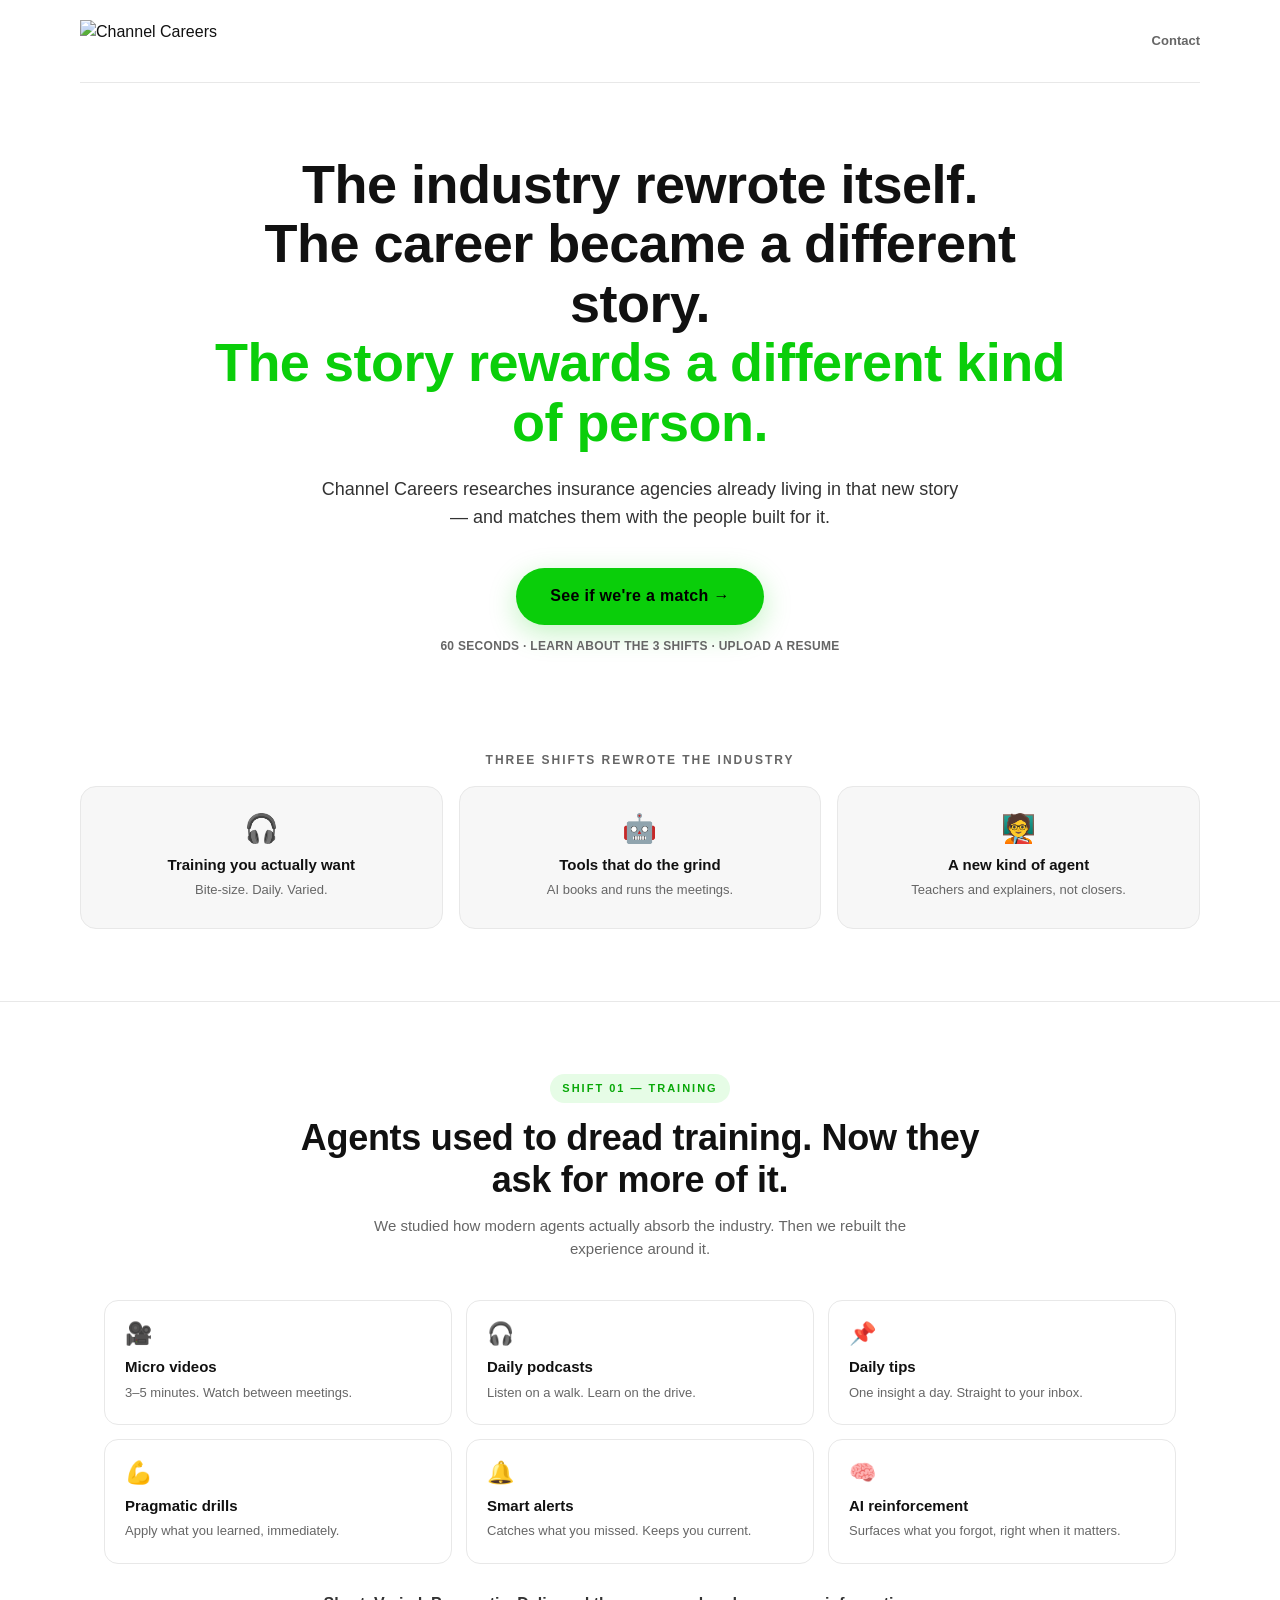
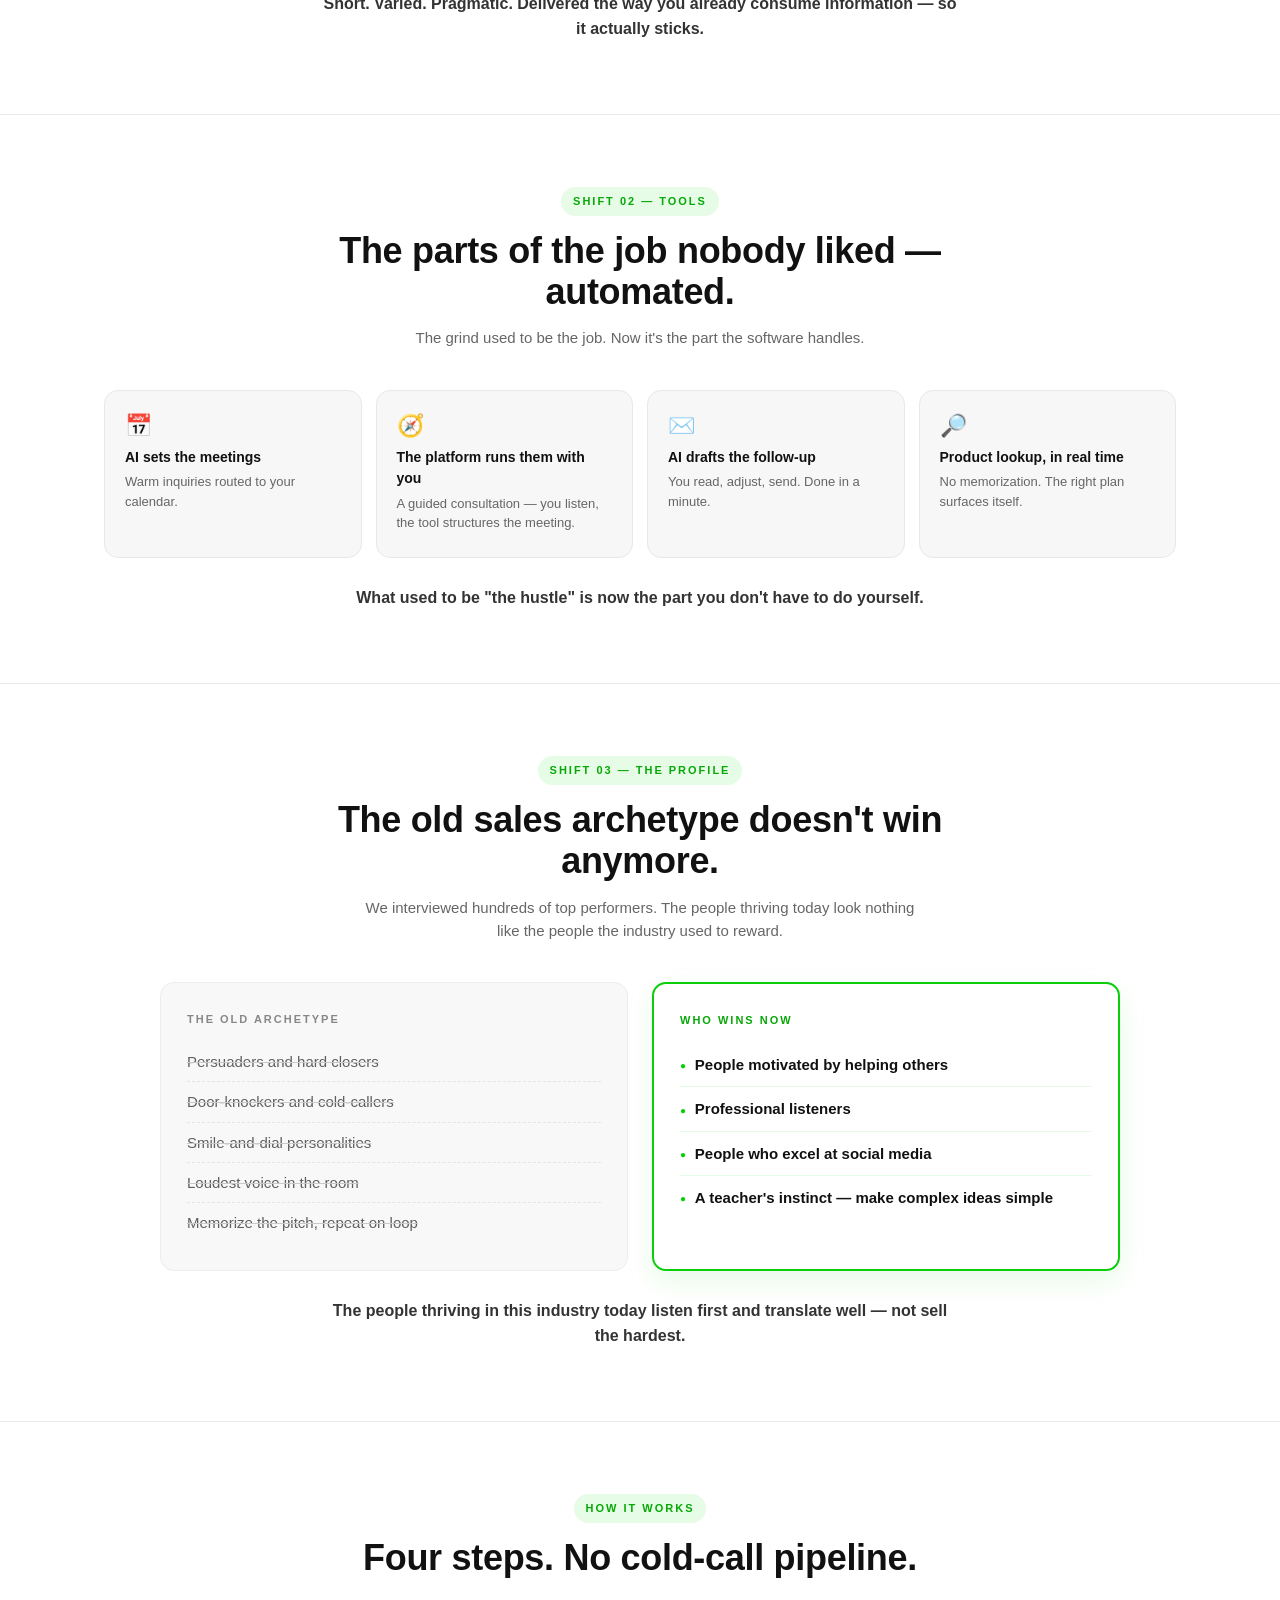
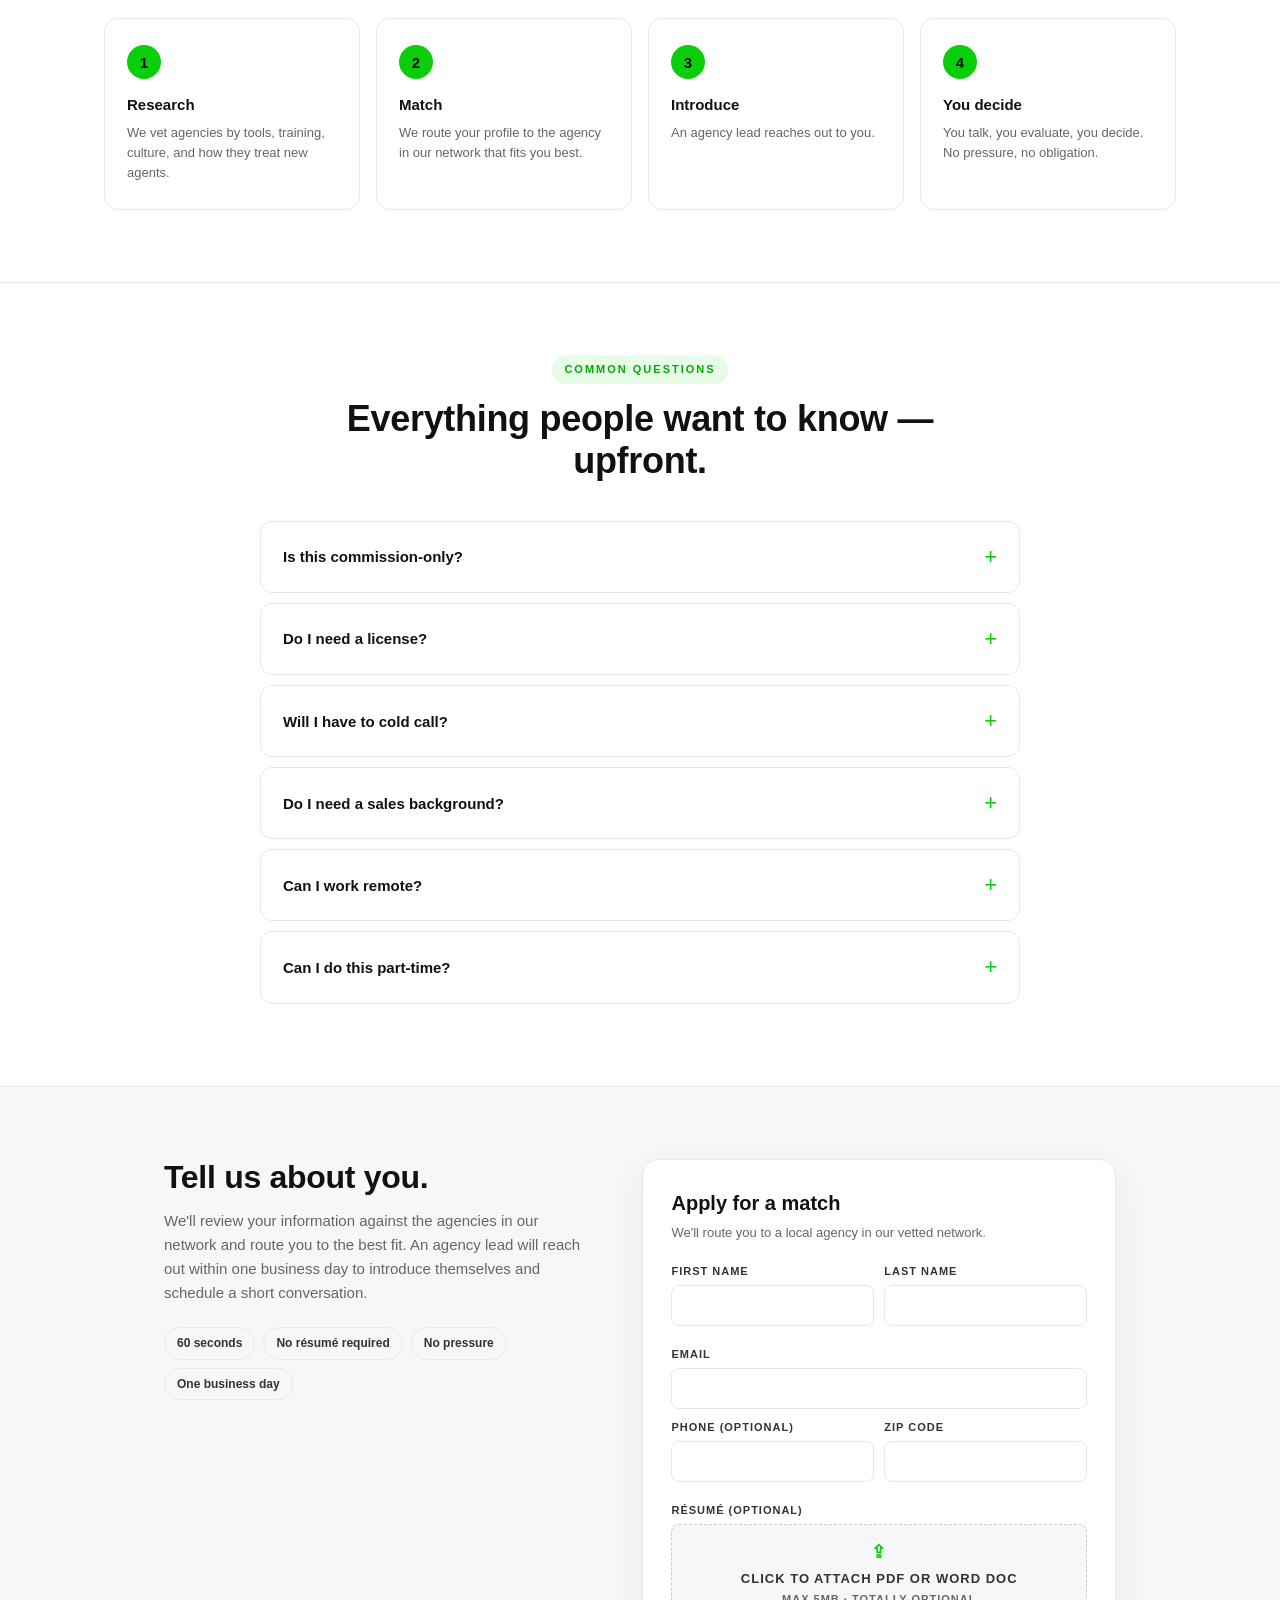
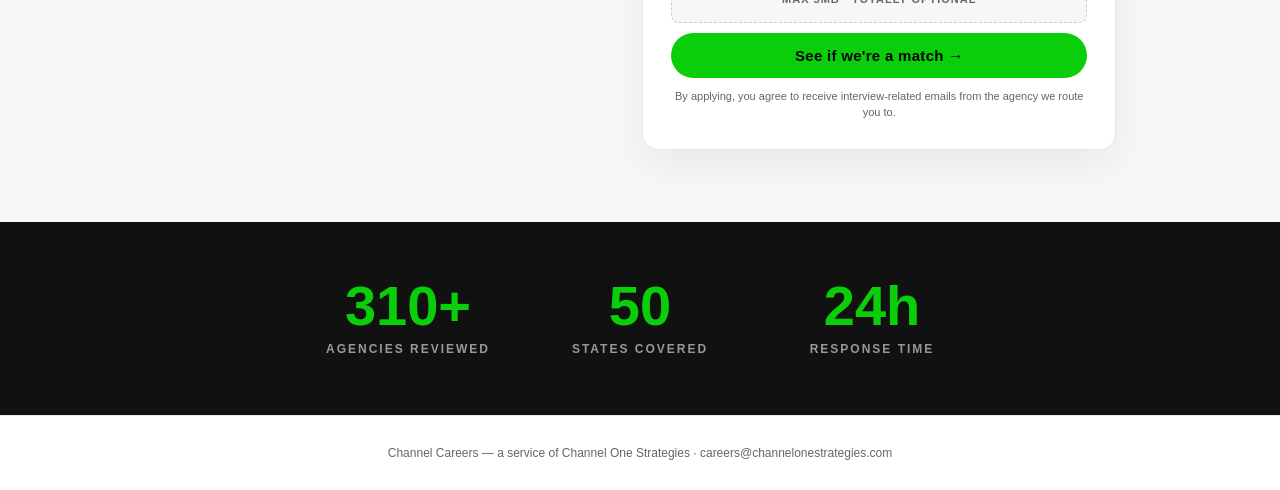
==== commit 9baf538c: "channelcareers.io copy edits (Joe pass 1): hero subhead, CTA sub, new-archetype bullets, step 3 tigh" ====
--- a/channelcareers-landing/index.html
+++ b/channelcareers-landing/index.html
@@ -155,9 +155,9 @@
     <span class="l2">The career became a different story.</span>
     <span class="l3">The story rewards a different kind of person.</span>
   </h1>
-  <p class="lead">Channel Careers researches the agencies already living in that new story — and matches them with the people built for it.</p>
+  <p class="lead">Channel Careers researches insurance agencies already living in that new story — and matches them with the people built for it.</p>
   <a href="#apply" class="cta">See if we're a match →</a>
-  <span class="cta-sub">60 seconds · No résumé required · No pressure</span>
+  <span class="cta-sub">60 seconds · Learn about the 3 shifts · Upload a resume</span>
 </section>
 
 <section class="shifts wrap">
@@ -238,11 +238,10 @@
       <div class="col new">
         <div class="label">Who wins now</div>
         <ul>
-          <li>Explainers who simplify complex ideas</li>
-          <li>Teachers by instinct, advisors by role</li>
-          <li>Professionals who treat clients like clients</li>
-          <li>Network-builders, online and off</li>
-          <li>People fluent in plain English, not jargon</li>
+          <li>People motivated by helping others</li>
+          <li>Professional listeners</li>
+          <li>People who excel at social media</li>
+          <li>A teacher's instinct — make complex ideas simple</li>
         </ul>
       </div>
     </div>
@@ -259,7 +258,7 @@
     <div class="steps">
       <div class="step"><div class="n">1</div><div class="t">Research</div><div class="d">We vet agencies by tools, training, culture, and how they treat new agents.</div></div>
       <div class="step"><div class="n">2</div><div class="t">Match</div><div class="d">We route your profile to the agency in our network that fits you best.</div></div>
-      <div class="step"><div class="n">3</div><div class="t">Introduce</div><div class="d">An agency lead reaches out within one business day. No automated blast.</div></div>
+      <div class="step"><div class="n">3</div><div class="t">Introduce</div><div class="d">An agency lead reaches out to you.</div></div>
       <div class="step"><div class="n">4</div><div class="t">You decide</div><div class="d">You talk, you evaluate, you decide. No pressure, no obligation.</div></div>
     </div>
   </div>
@@ -272,7 +271,7 @@
       <h2>Everything people want to know — upfront.</h2>
     </div>
     <div class="faq">
-      <details><summary>Is this commission-only?</summary><div class="a">Yes. You earn commission on new business plus residual income on renewals for years. Top performers clear six figures; new agents typically write their first policy within the first few weeks. The agency will walk you through the full income model on your intro call.</div></details>
+      <details><summary>Is this commission-only?</summary><div class="a">Compensation is discussed in detail with the hiring manager during the interview process. It's a combination structure that includes Commission, Residuals, Bonuses, and Stocks.</div></details>
       <details><summary>Do I need a license?</summary><div class="a">You'll need a state health and life insurance license. Most agencies sponsor the course and cover the cost. It takes most people one to two weeks to complete.</div></details>
       <details><summary>Will I have to cold call?</summary><div class="a">No. Inbound inquiries are routed to you by zip code, and modern agencies coach you on generating warm introductions from your existing network. Cold calling is not part of the modern playbook.</div></details>
       <details><summary>Do I need a sales background?</summary><div class="a">No — in fact, people without a traditional sales background often do well here because the platform handles most of the heavy lifting. What matters is listening well, being organized, and being coachable.</div></details>
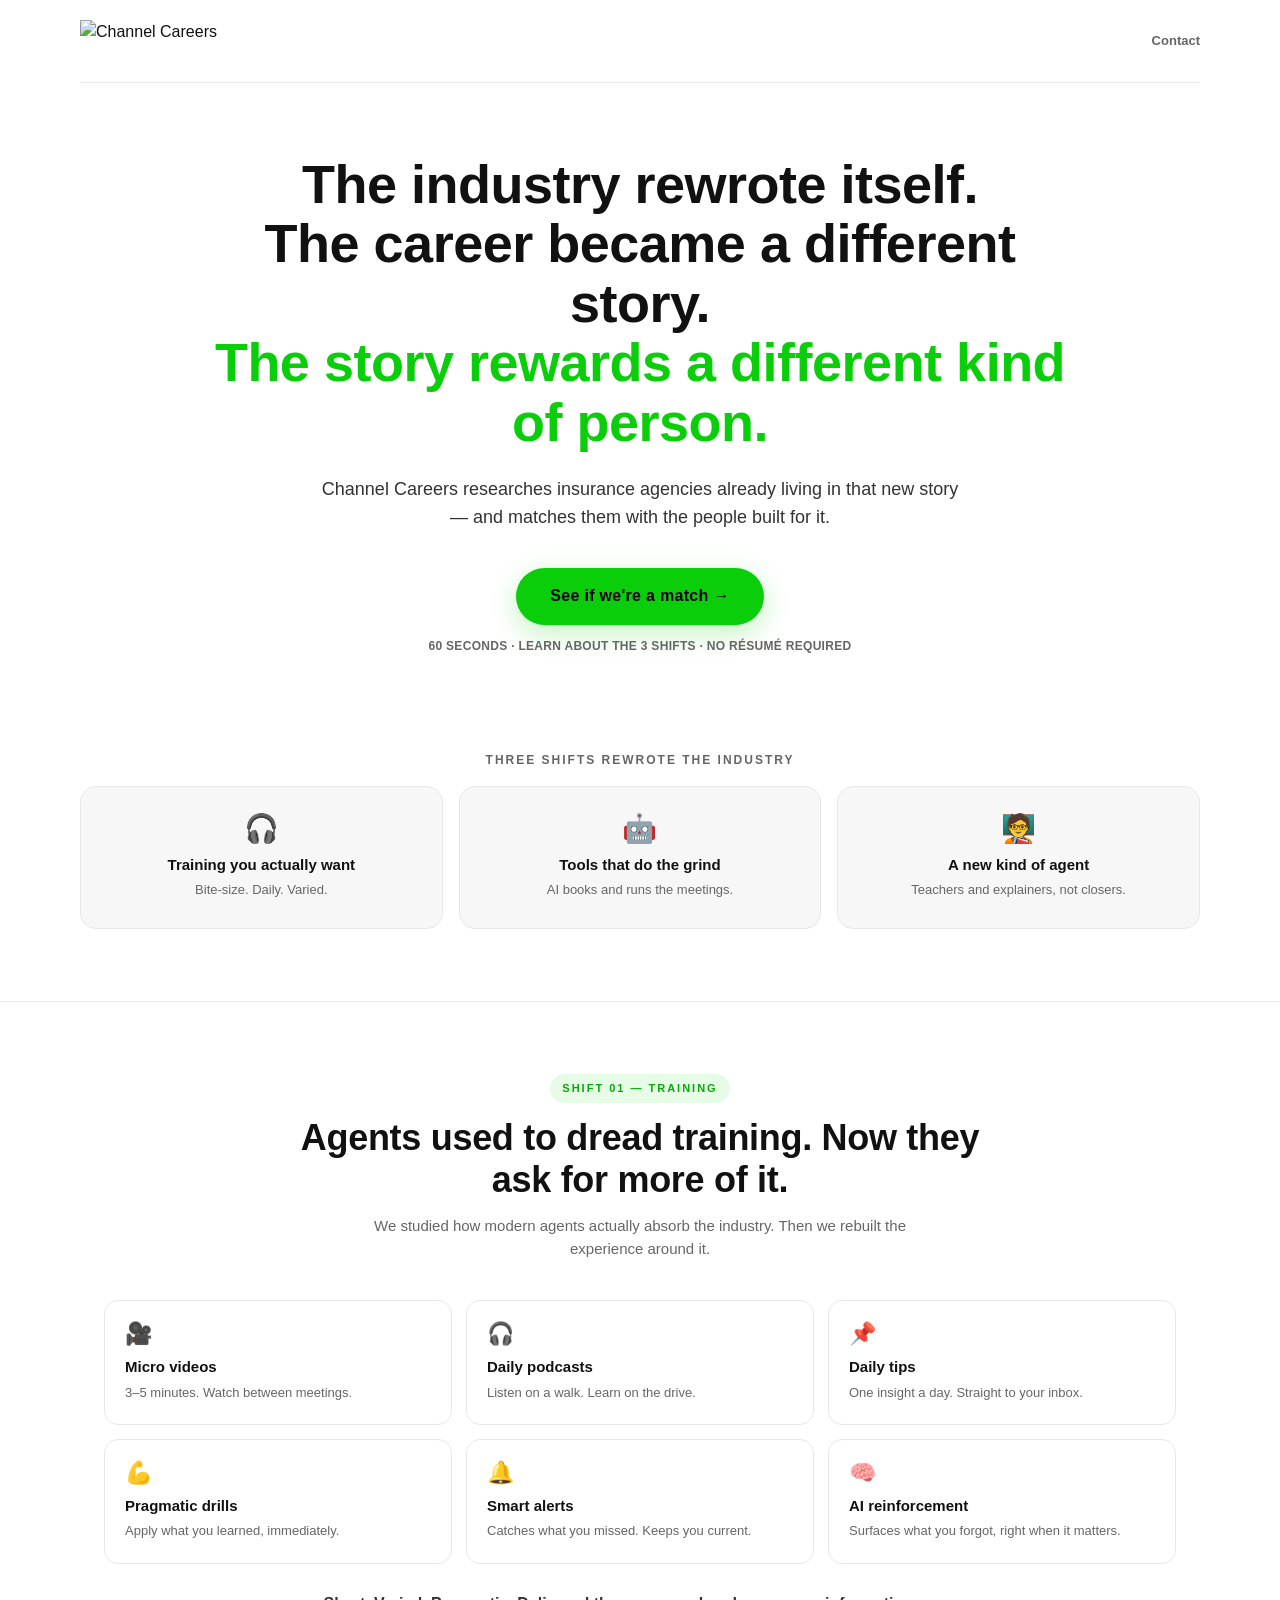
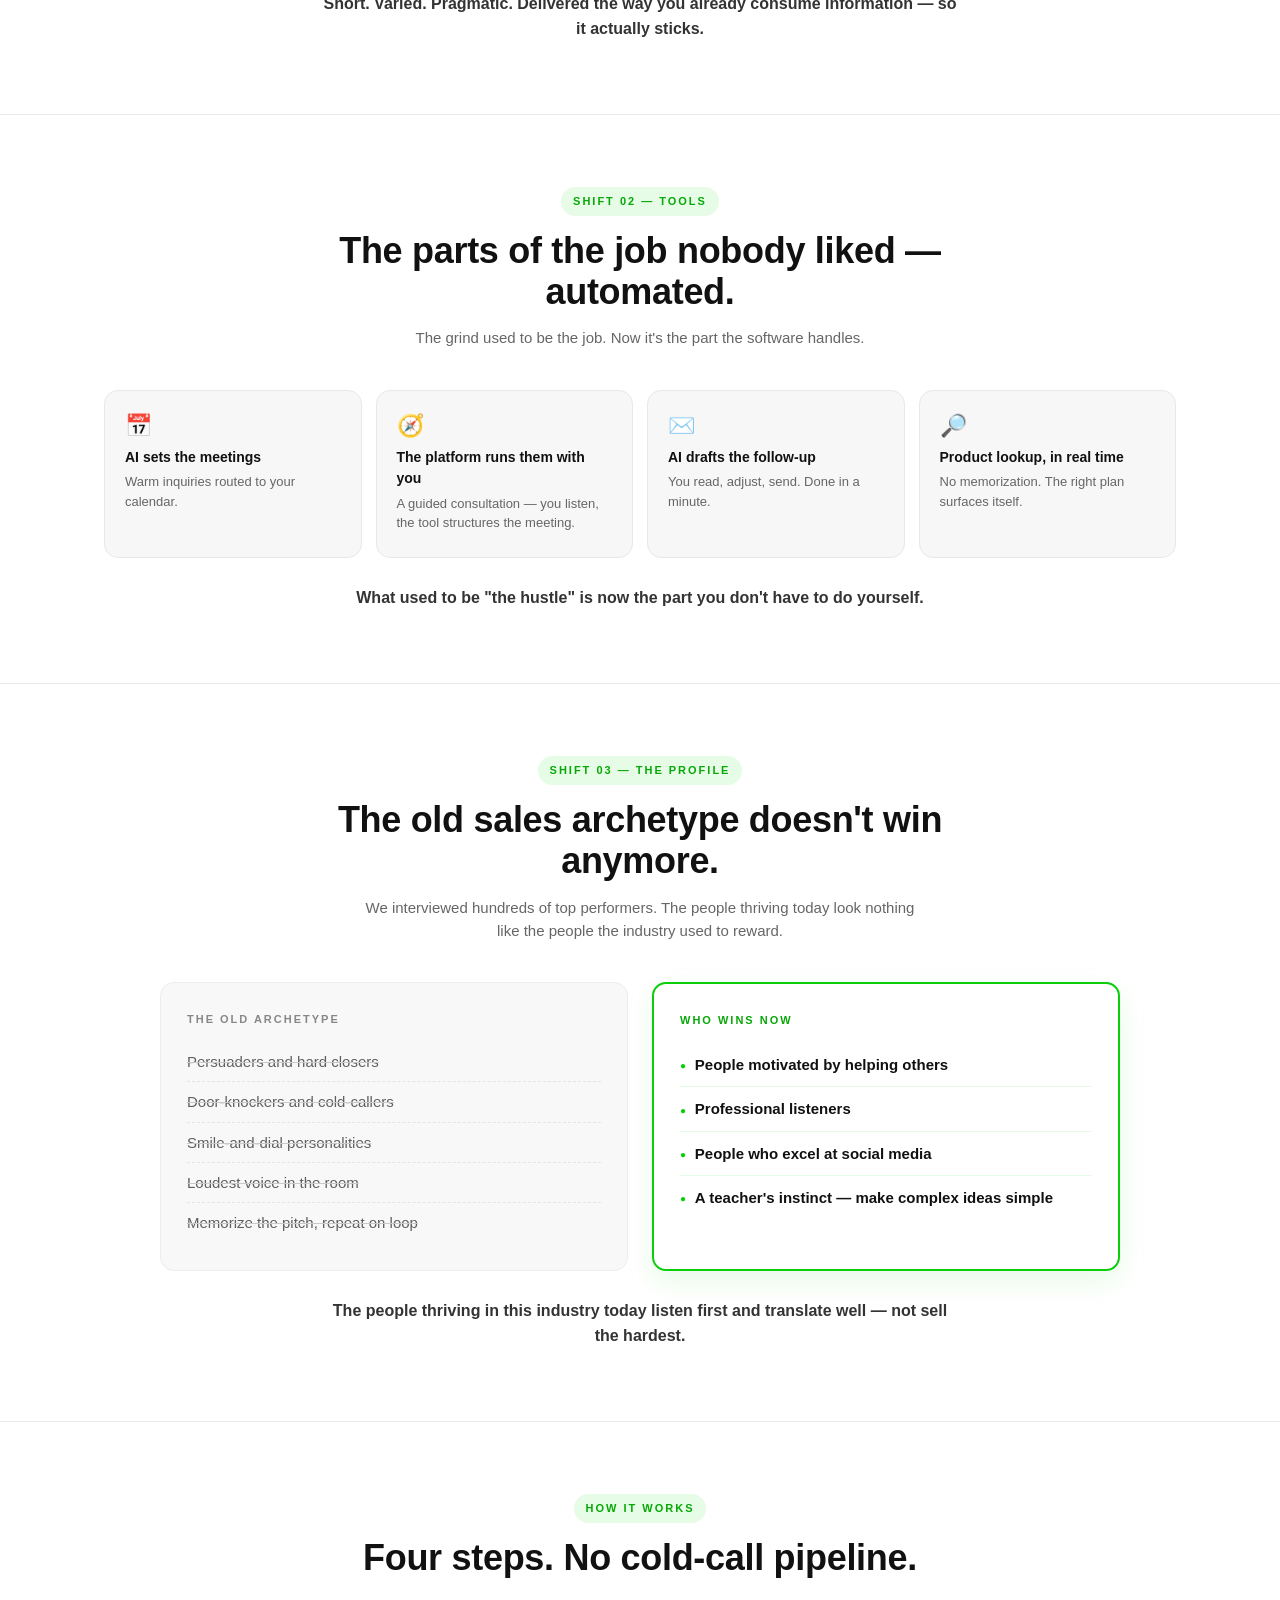
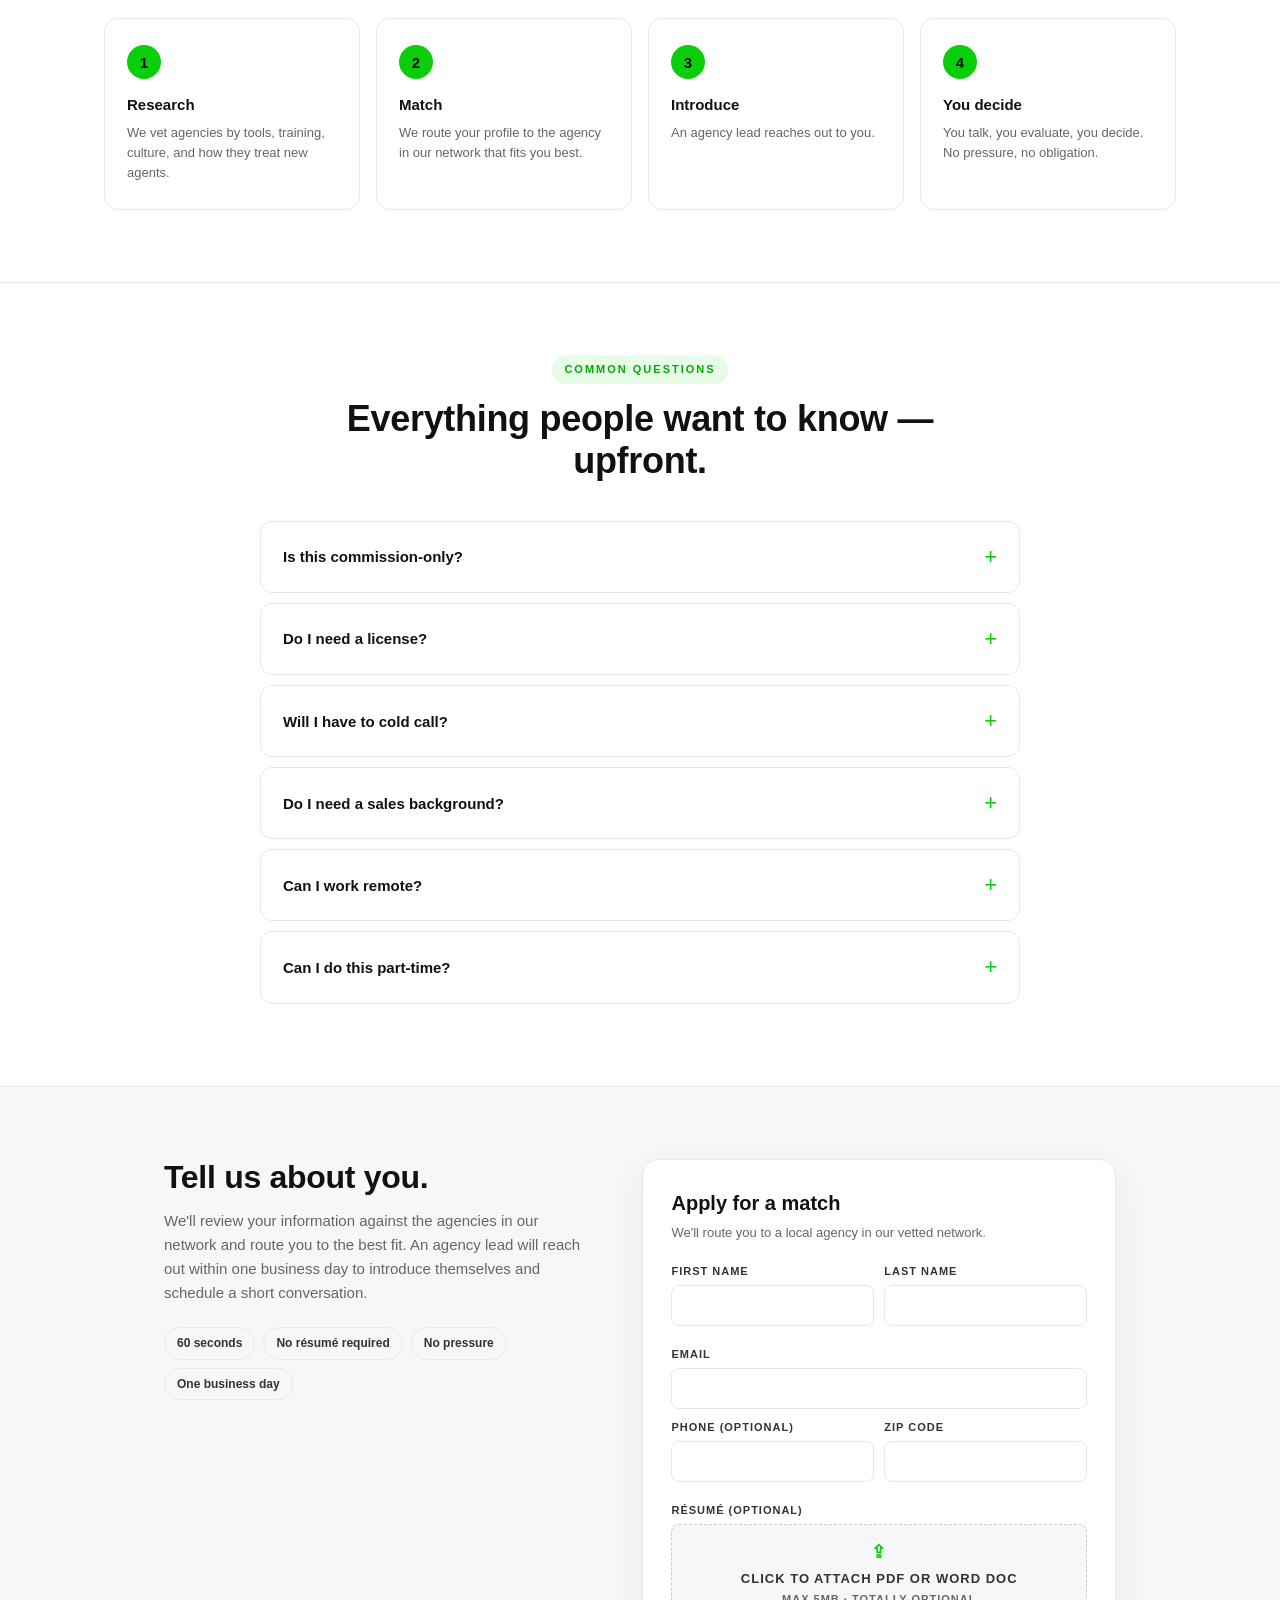
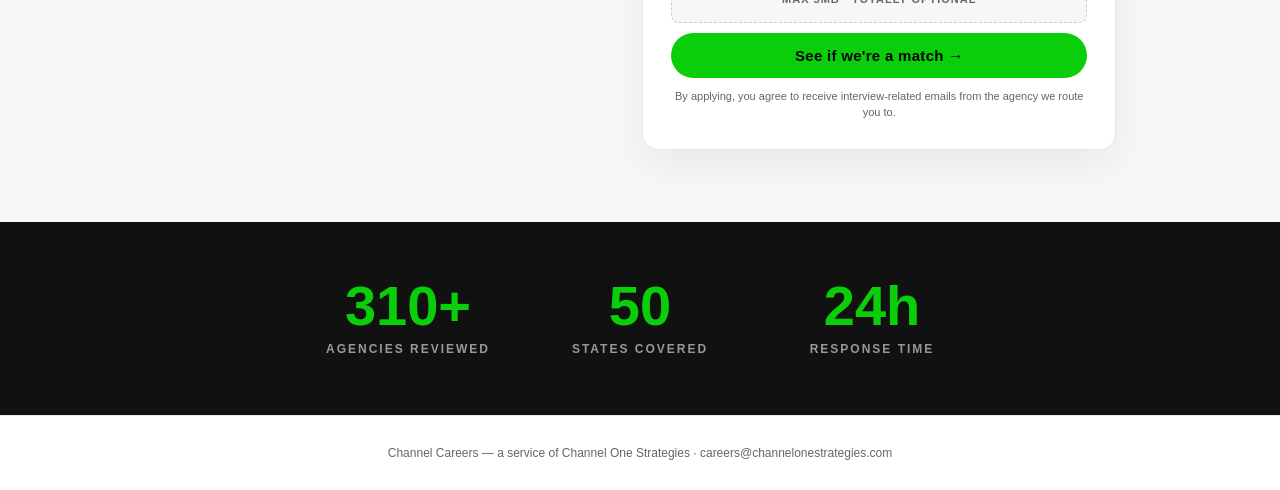
==== commit d8b8318b: "channelcareers.io CTA sub: 'No résumé required' (align with pill copy)" ====
--- a/channelcareers-landing/index.html
+++ b/channelcareers-landing/index.html
@@ -157,7 +157,7 @@
   </h1>
   <p class="lead">Channel Careers researches insurance agencies already living in that new story — and matches them with the people built for it.</p>
   <a href="#apply" class="cta">See if we're a match →</a>
-  <span class="cta-sub">60 seconds · Learn about the 3 shifts · Upload a resume</span>
+  <span class="cta-sub">60 seconds · Learn about the 3 shifts · No résumé required</span>
 </section>
 
 <section class="shifts wrap">
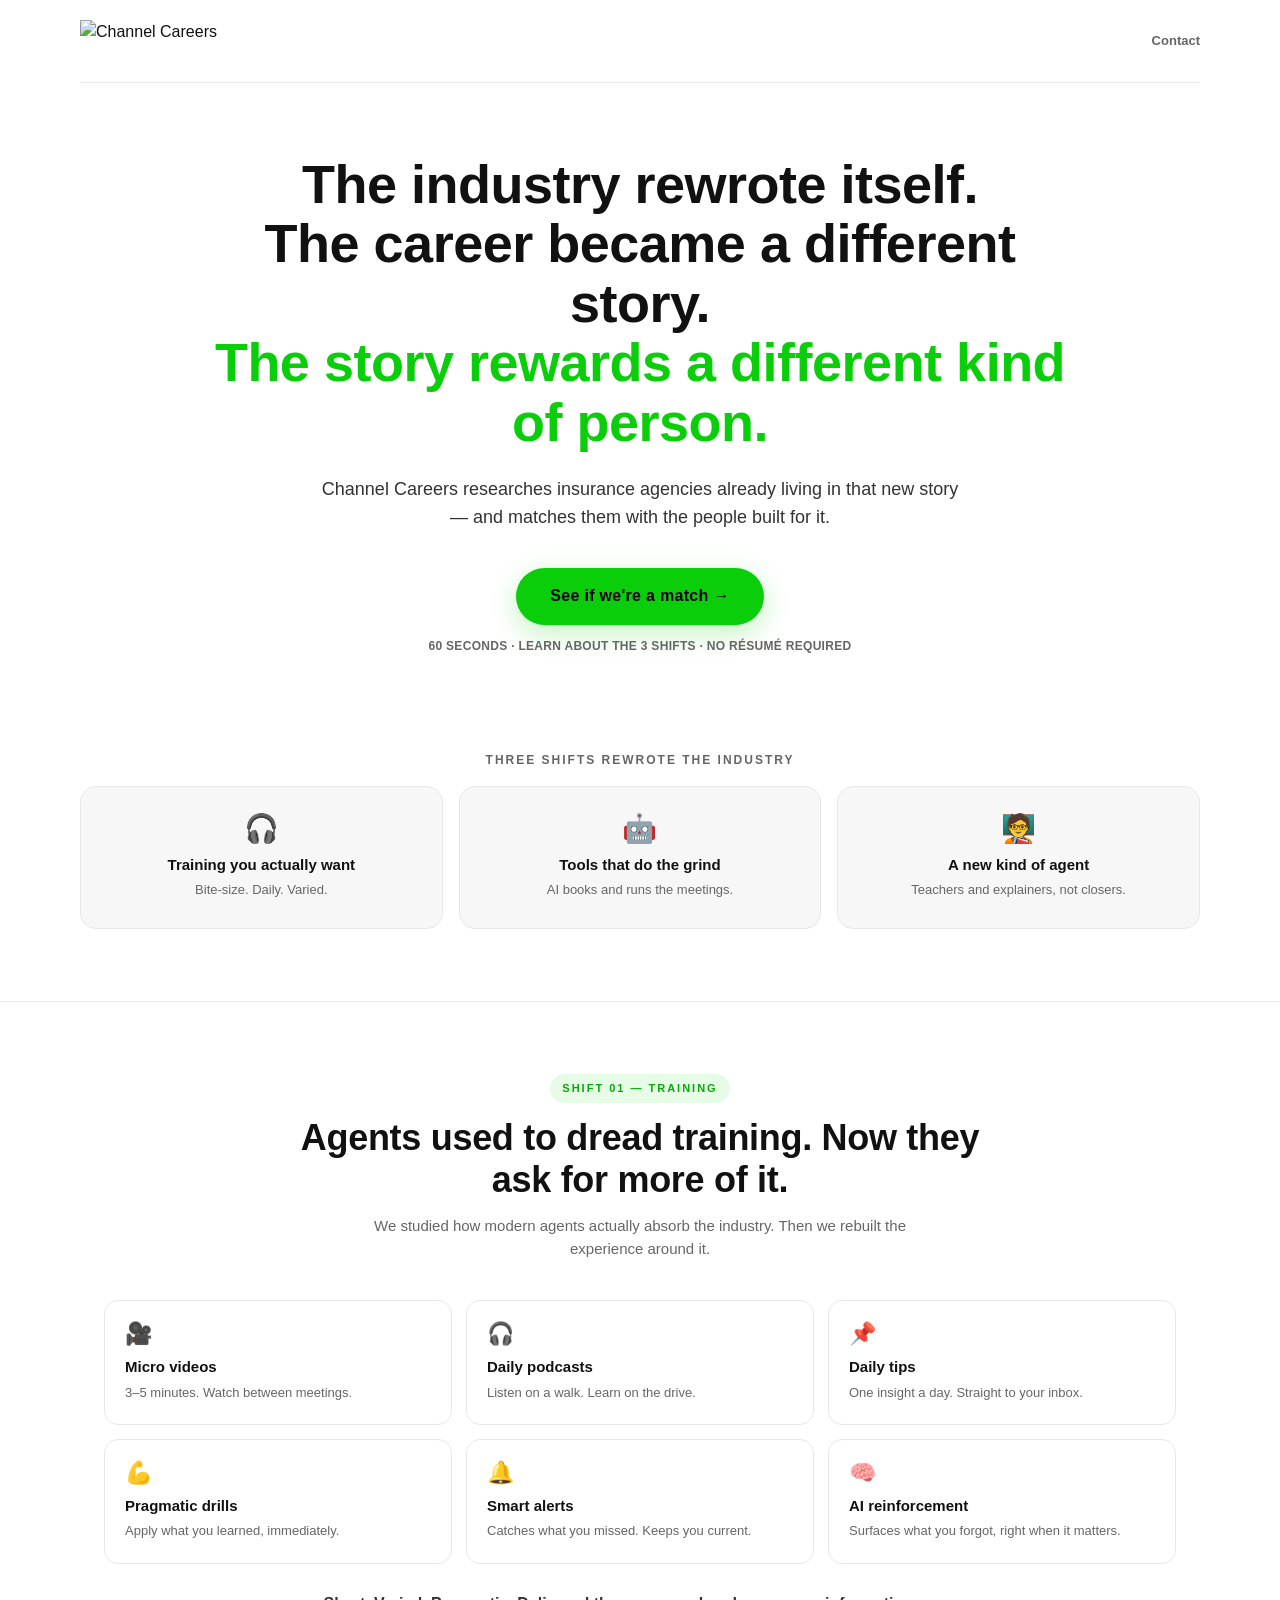
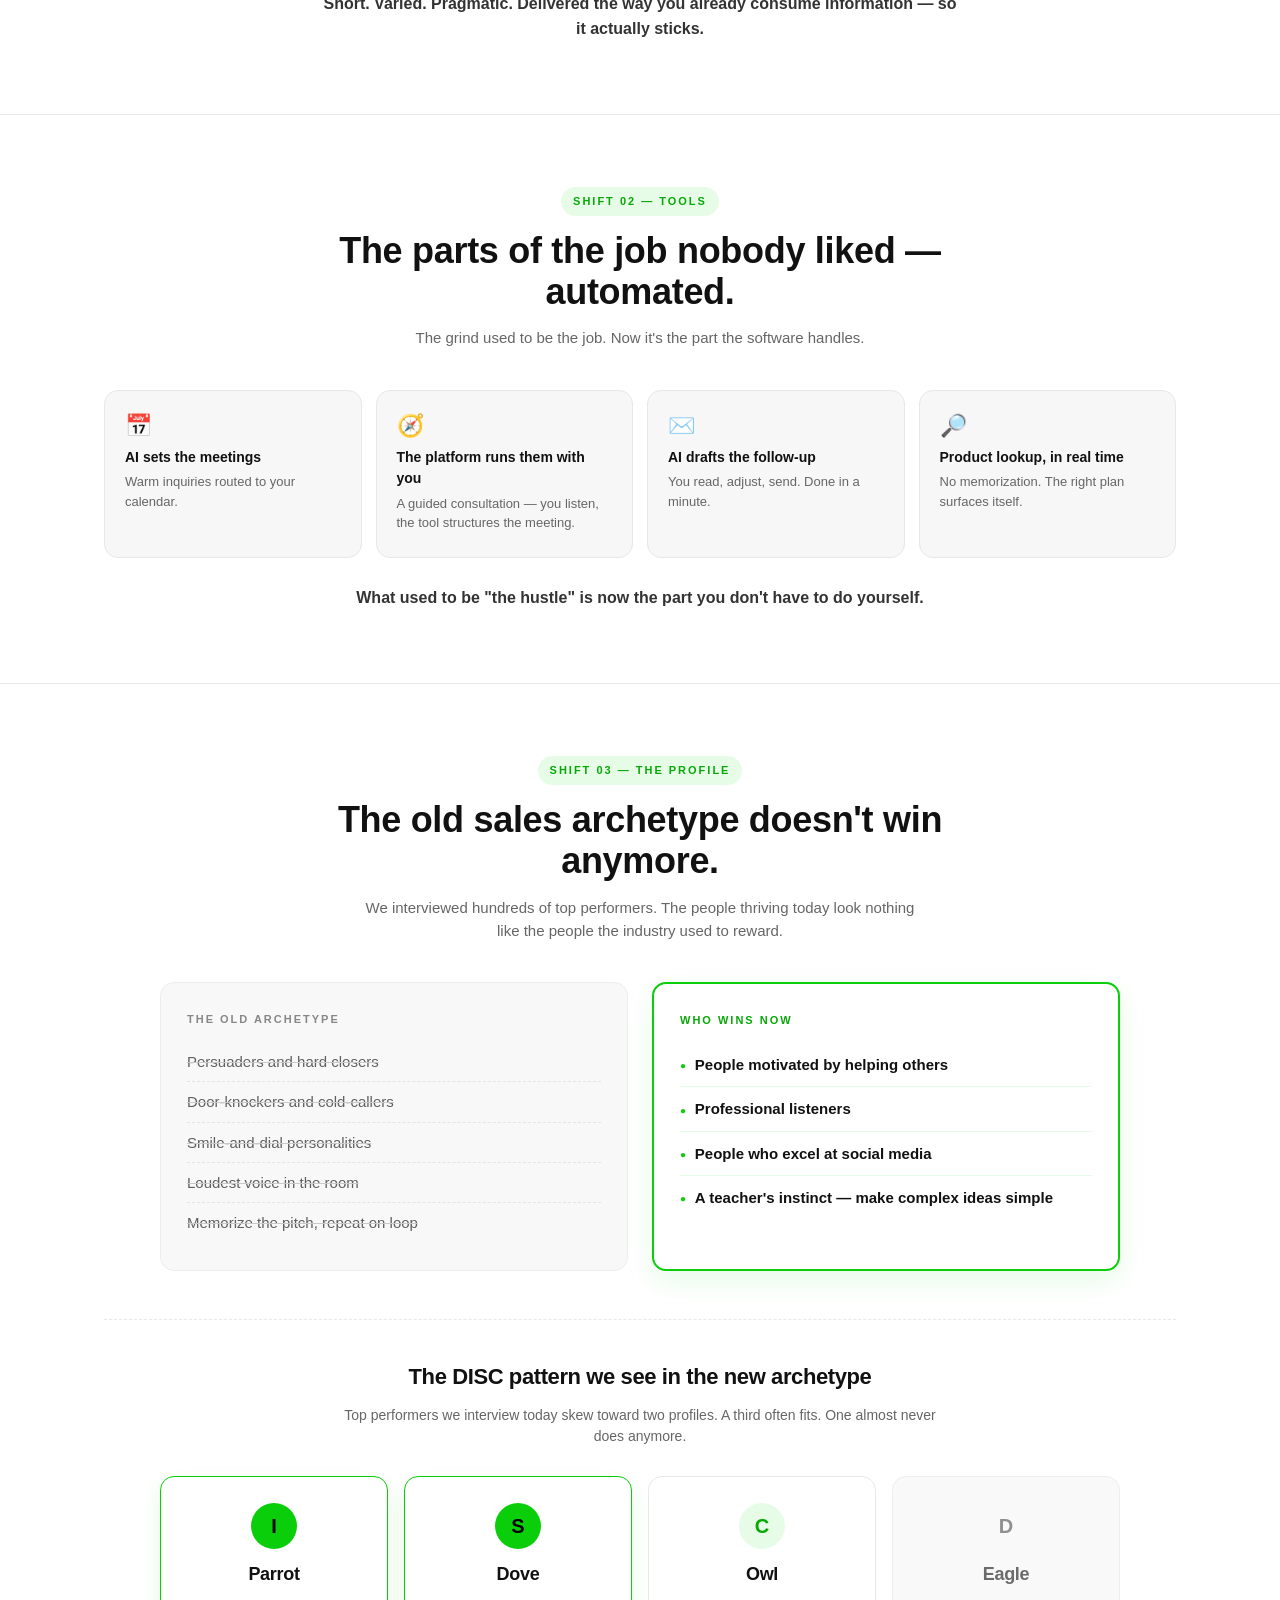
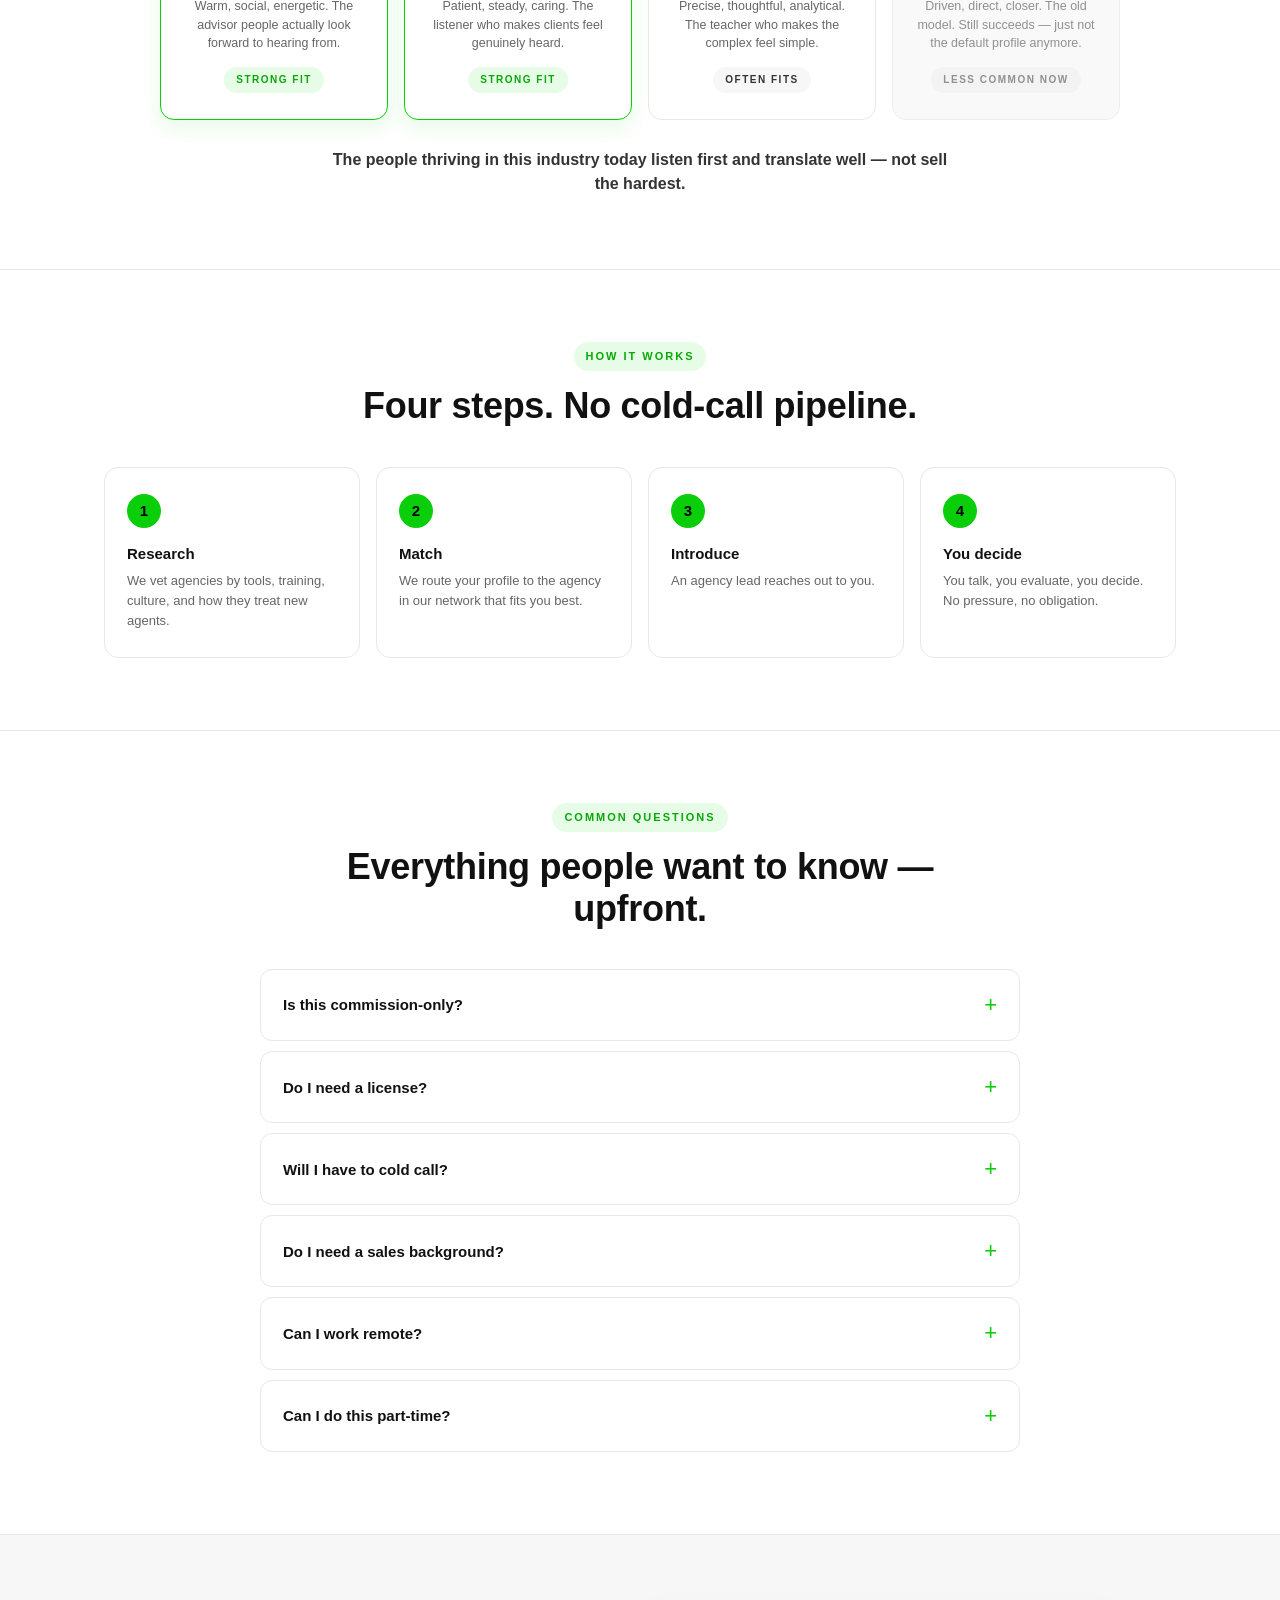
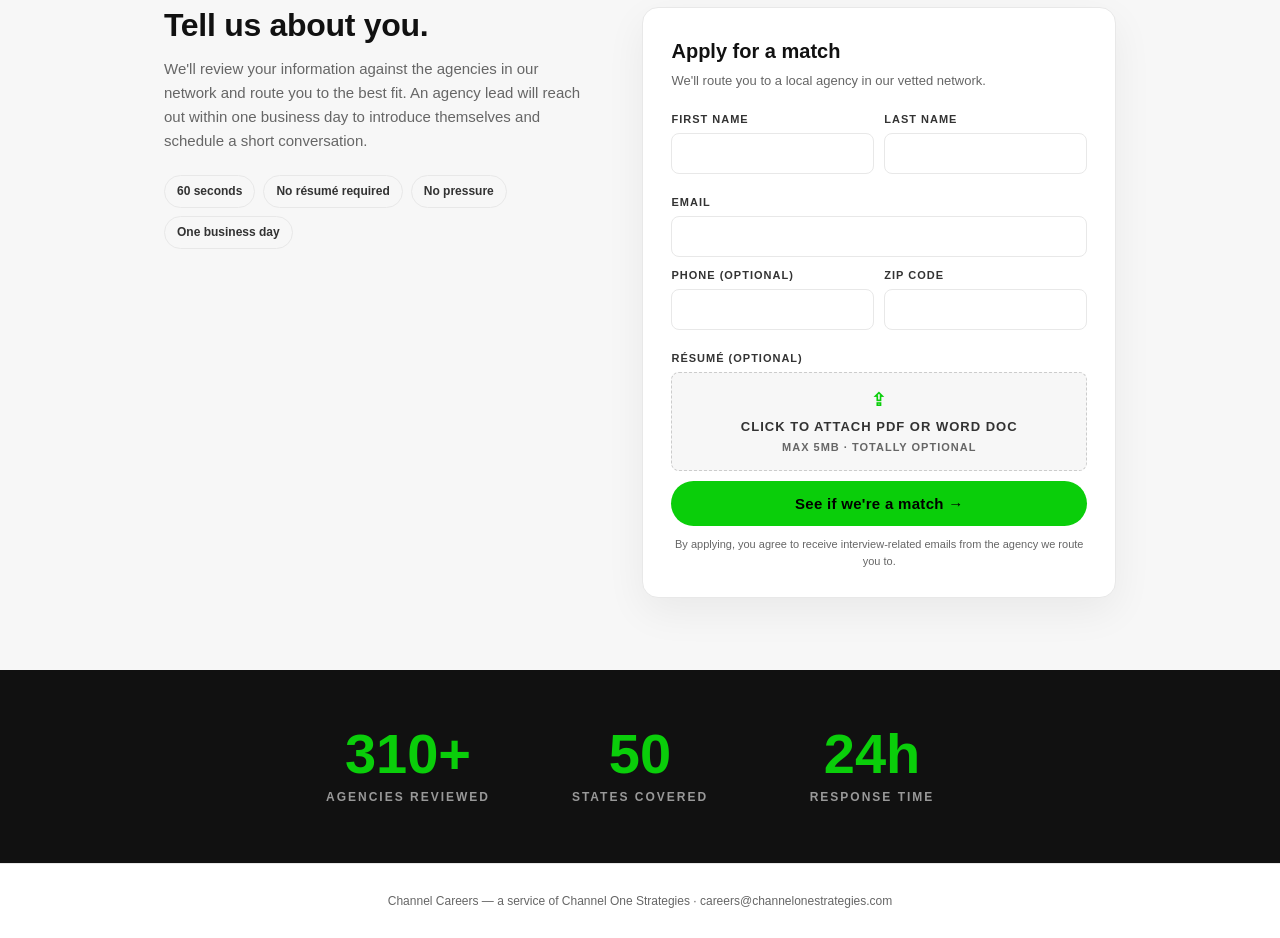
==== commit 2cddc4a0: "channelcareers.io: add DISC archetype block (Parrot+Dove strong fit, Owl often, Eagle less common)" ====
--- a/channelcareers-landing/index.html
+++ b/channelcareers-landing/index.html
@@ -73,6 +73,25 @@
 .col.new li{font-size:15px;color:var(--ink);font-weight:600;padding:10px 0;border-bottom:1px solid var(--gl)}
 .col.new li:last-child{border:0}
 .col.new li::before{content:"● ";color:var(--g);font-size:10px;vertical-align:middle;margin-right:6px}
+.disc{margin-top:48px;padding-top:40px;border-top:1px dashed var(--line)}
+.disc-head{text-align:center;margin-bottom:28px}
+.disc-head h3{font-size:22px;font-weight:900;color:var(--ink);margin-bottom:10px;letter-spacing:-.4px}
+.disc-head p{font-size:14px;color:var(--mute);max-width:600px;margin:0 auto;line-height:1.55}
+.disc-grid{display:grid;grid-template-columns:repeat(4,1fr);gap:16px;max-width:960px;margin:0 auto}
+.disc-card{background:#fff;border:1.5px solid var(--line);border-radius:14px;padding:26px 18px;text-align:center;transition:all .15s;display:flex;flex-direction:column;align-items:center}
+.disc-card .letter{width:46px;height:46px;line-height:46px;border-radius:50%;background:var(--soft);color:var(--mute);font-size:20px;font-weight:900;margin-bottom:12px}
+.disc-card .n{font-size:18px;font-weight:900;color:var(--ink);margin-bottom:8px;letter-spacing:-.3px}
+.disc-card .d{font-size:12.5px;color:var(--mute);line-height:1.5;margin-bottom:14px;flex:1}
+.disc-card .fit{font-size:10px;font-weight:800;letter-spacing:1.5px;text-transform:uppercase;padding:5px 12px;border-radius:999px;display:inline-block}
+.disc-card.primary{border-color:var(--g);box-shadow:0 8px 22px rgba(10,206,10,.1)}
+.disc-card.primary .letter{background:var(--g);color:#000}
+.disc-card.primary .fit{background:var(--gl);color:var(--gd)}
+.disc-card.secondary .letter{background:var(--gl);color:var(--gd)}
+.disc-card.secondary .fit{background:var(--soft);color:var(--ink2)}
+.disc-card.faded{background:var(--soft);opacity:.72}
+.disc-card.faded .n{color:var(--ink2)}
+.disc-card.faded .fit{background:#efefef;color:var(--mute)}
+@media(max-width:760px){.disc-grid{grid-template-columns:repeat(2,1fr)}}
 /* How it works — 4 steps */
 .steps{display:grid;grid-template-columns:repeat(4,1fr);gap:16px}
 .step{background:#fff;border:1px solid var(--line);border-radius:14px;padding:26px 22px;position:relative}
@@ -243,6 +262,38 @@
           <li>People who excel at social media</li>
           <li>A teacher's instinct — make complex ideas simple</li>
         </ul>
+      </div>
+    </div>
+    <div class="disc">
+      <div class="disc-head">
+        <h3>The DISC pattern we see in the new archetype</h3>
+        <p>Top performers we interview today skew toward two profiles. A third often fits. One almost never does anymore.</p>
+      </div>
+      <div class="disc-grid">
+        <div class="disc-card primary">
+          <div class="letter">I</div>
+          <div class="n">Parrot</div>
+          <div class="d">Warm, social, energetic. The advisor people actually look forward to hearing from.</div>
+          <div class="fit">Strong fit</div>
+        </div>
+        <div class="disc-card primary">
+          <div class="letter">S</div>
+          <div class="n">Dove</div>
+          <div class="d">Patient, steady, caring. The listener who makes clients feel genuinely heard.</div>
+          <div class="fit">Strong fit</div>
+        </div>
+        <div class="disc-card secondary">
+          <div class="letter">C</div>
+          <div class="n">Owl</div>
+          <div class="d">Precise, thoughtful, analytical. The teacher who makes the complex feel simple.</div>
+          <div class="fit">Often fits</div>
+        </div>
+        <div class="disc-card faded">
+          <div class="letter">D</div>
+          <div class="n">Eagle</div>
+          <div class="d">Driven, direct, closer. The old model. Still succeeds — just not the default profile anymore.</div>
+          <div class="fit">Less common now</div>
+        </div>
       </div>
     </div>
     <p class="closer">The people thriving in this industry today listen first and translate well — not sell the hardest.</p>
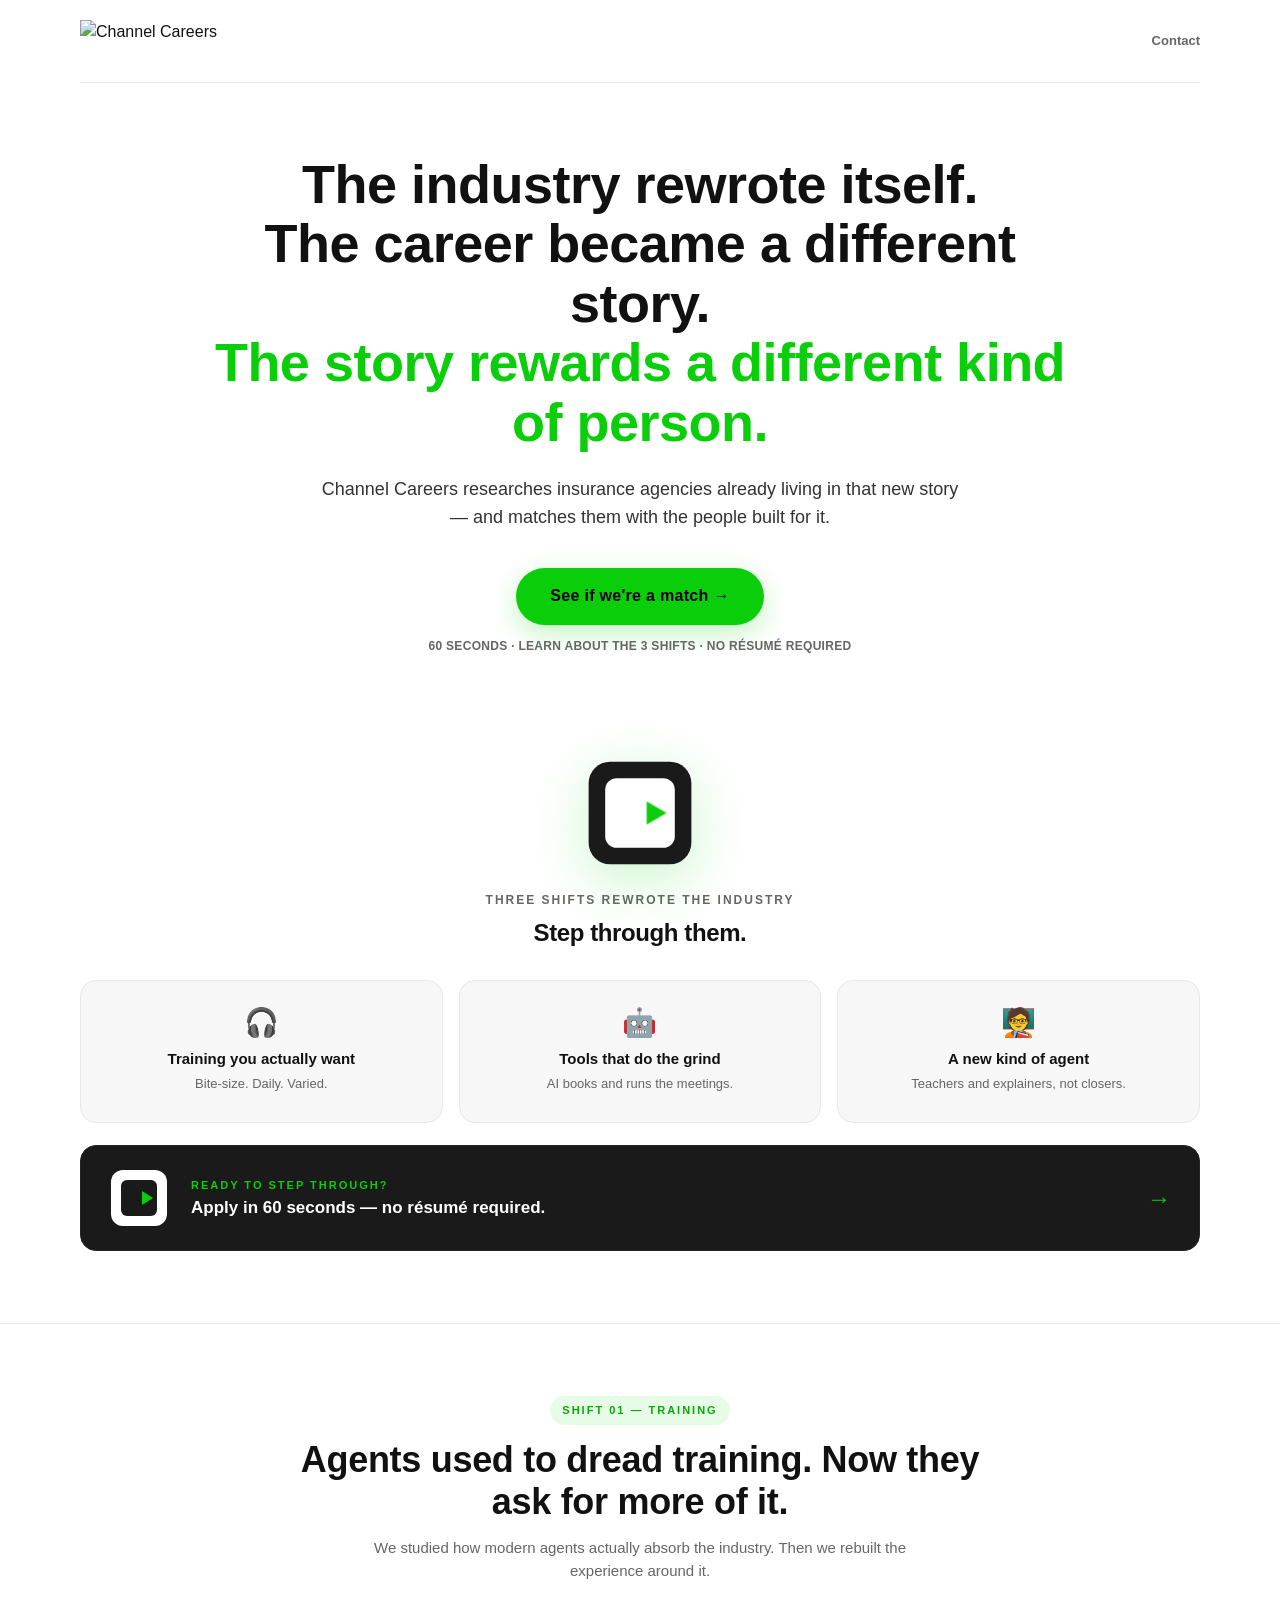
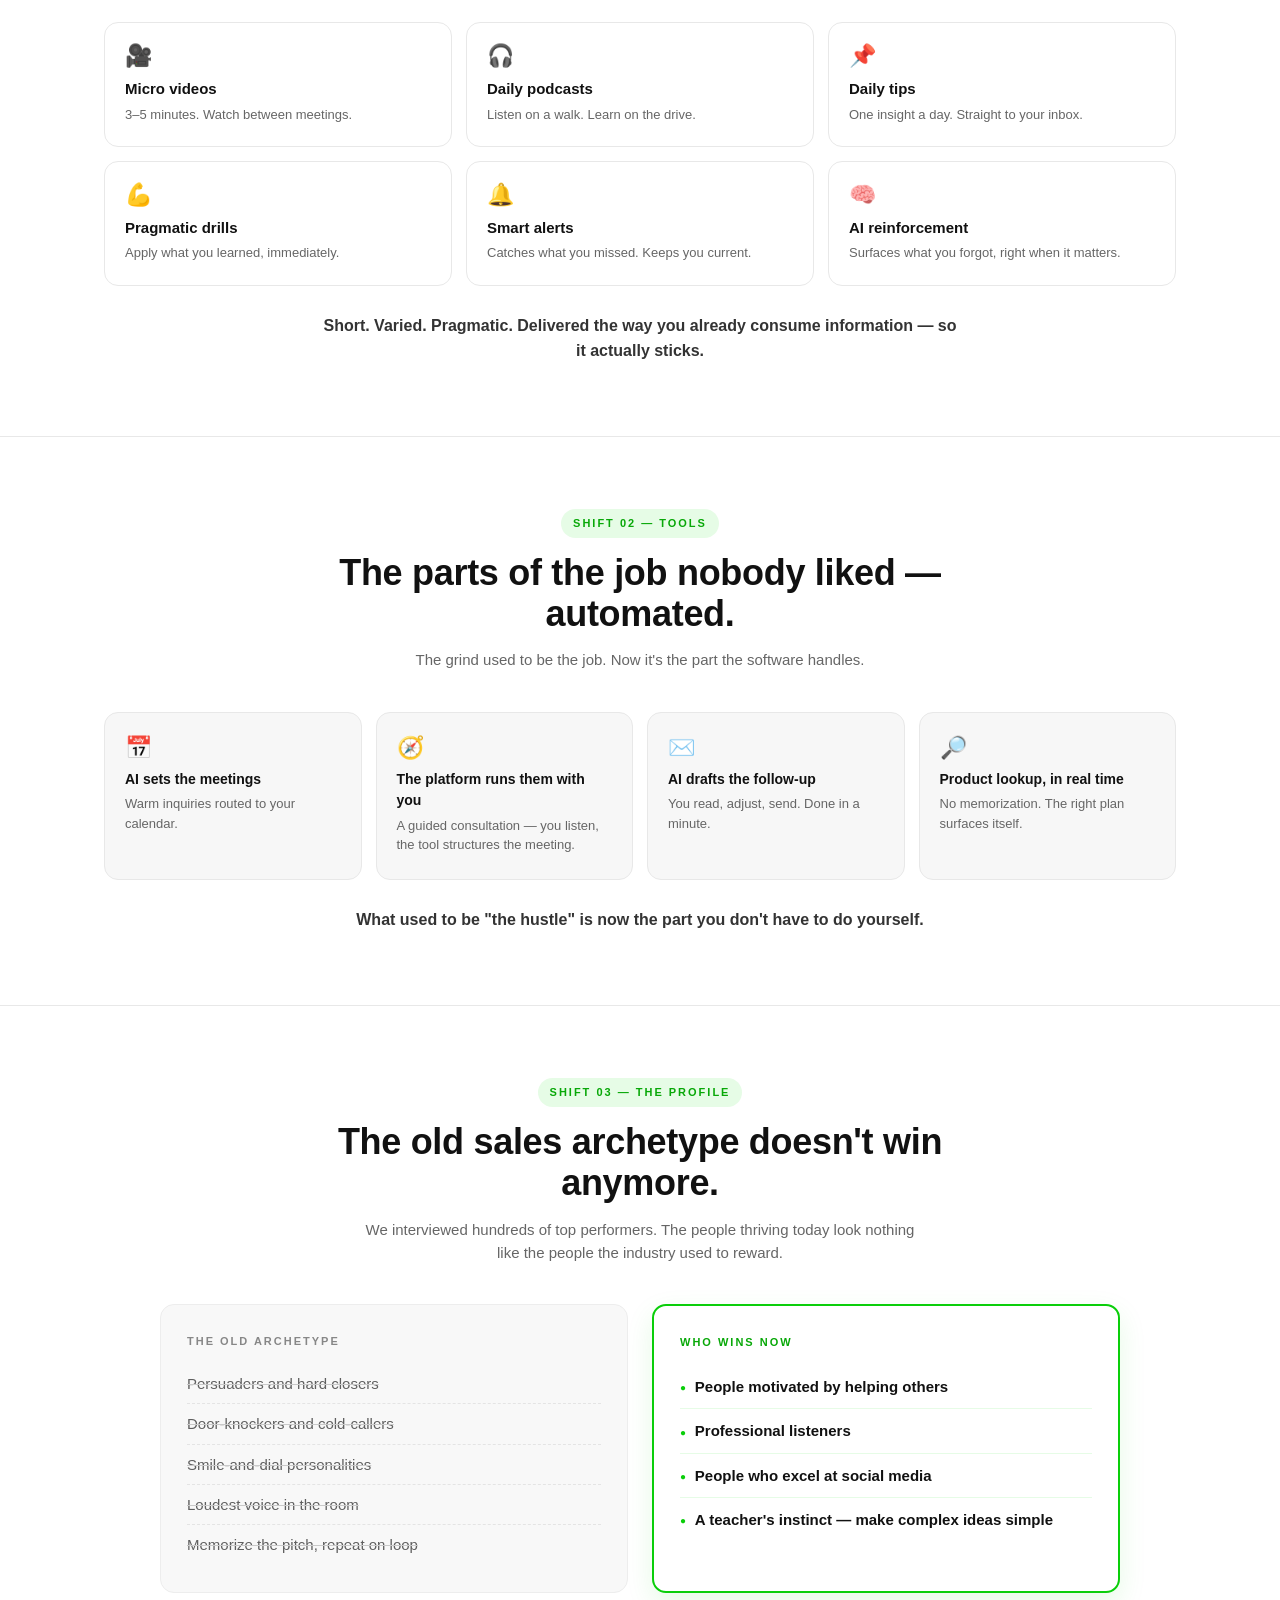
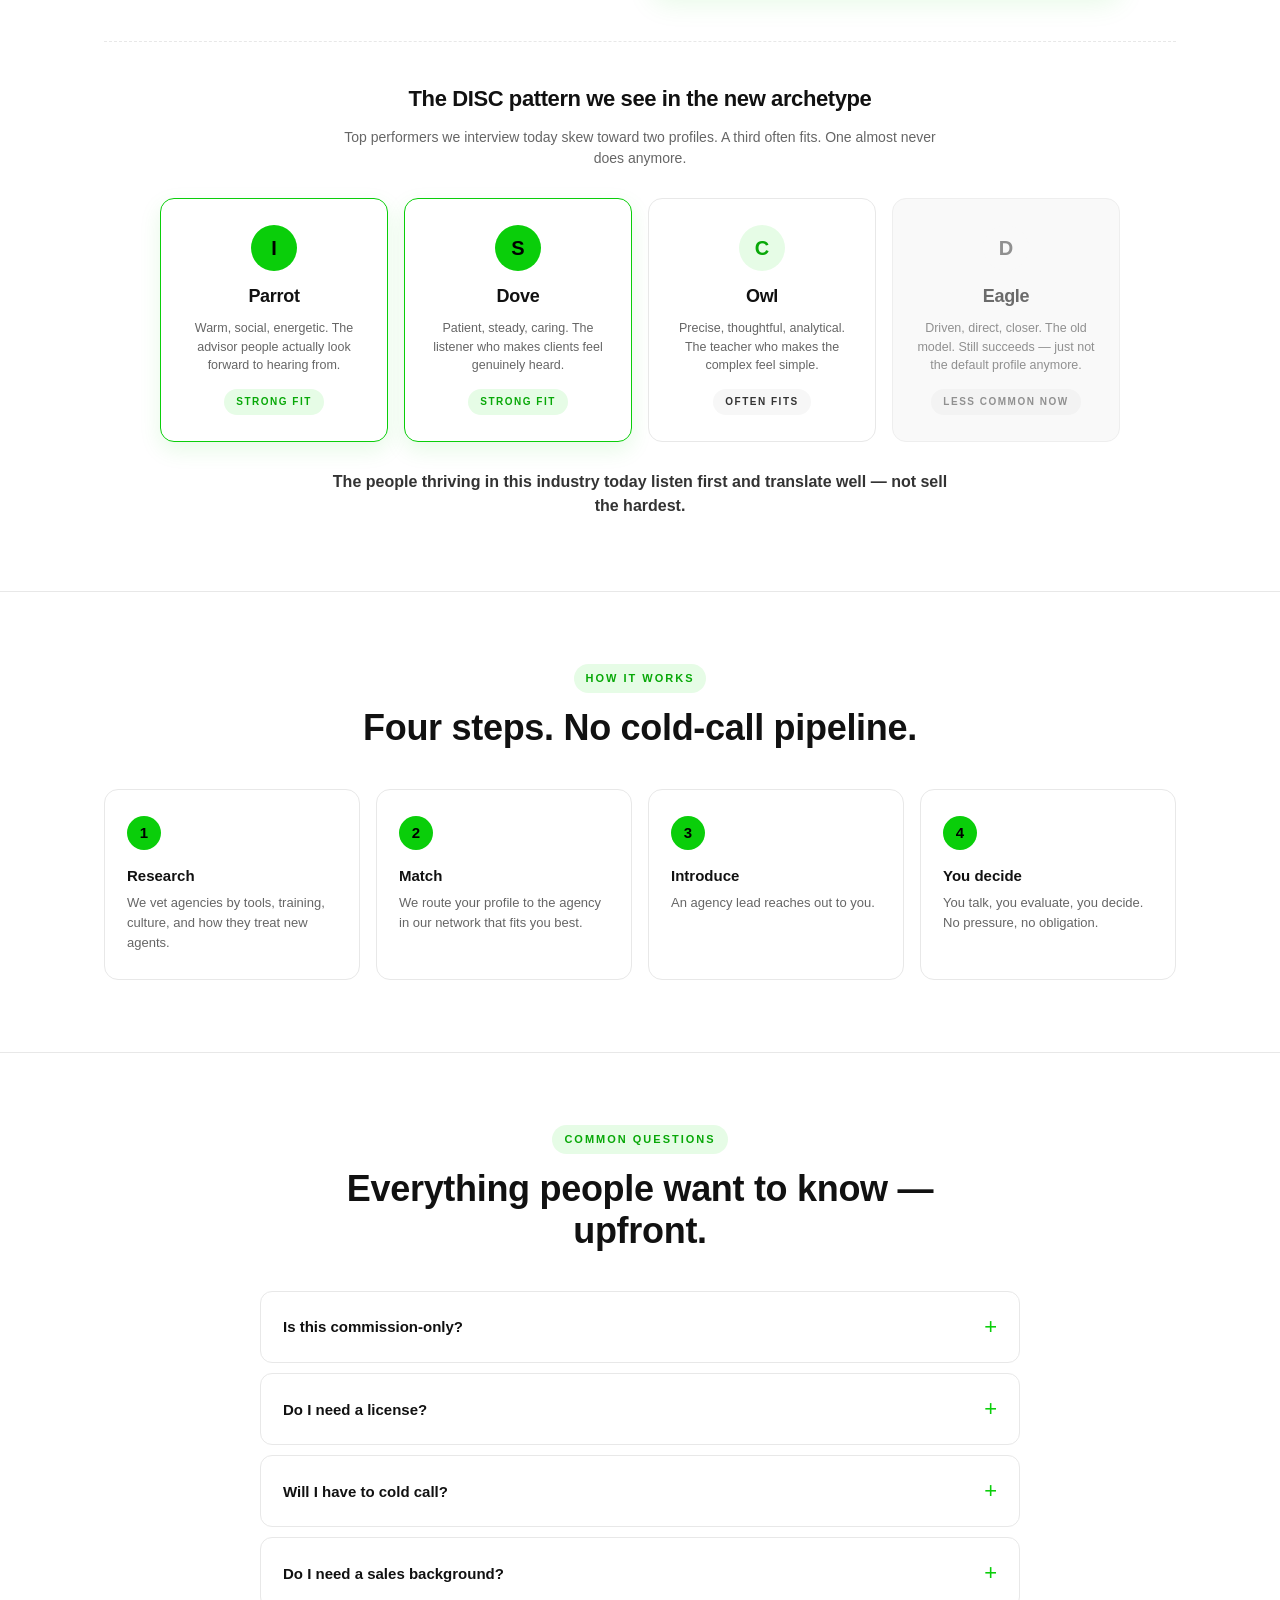
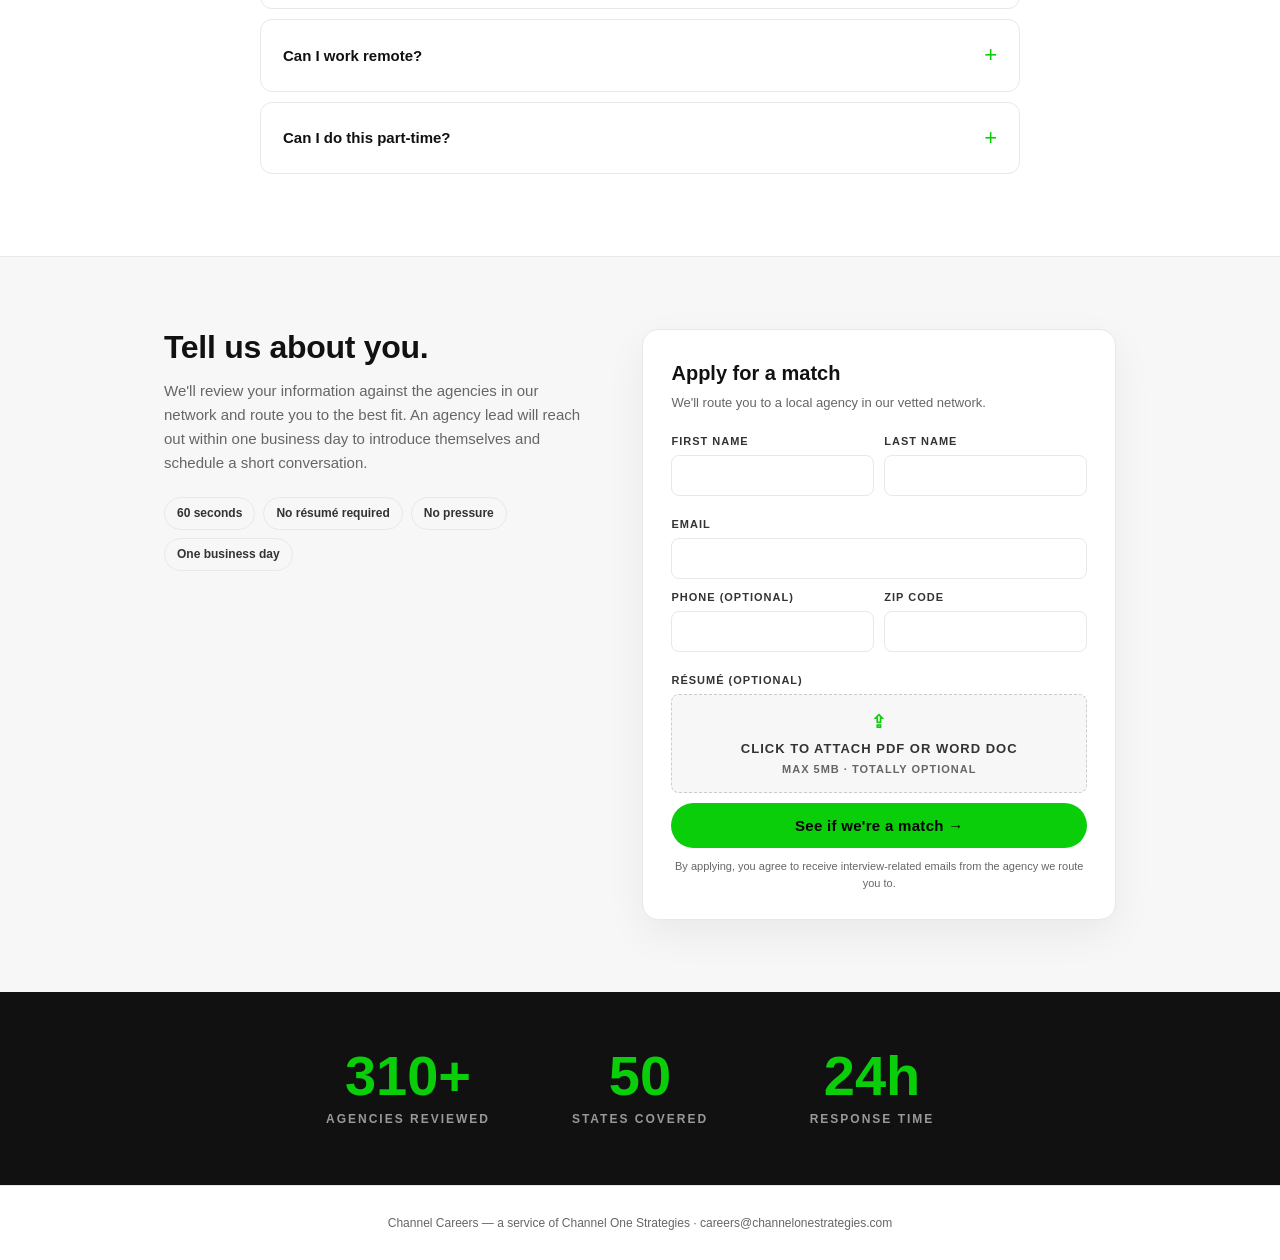
==== commit 300276eb: "channelcareers.io: add door hero to shifts section + dark 'Step through' CTA tile" ====
--- a/channelcareers-landing/index.html
+++ b/channelcareers-landing/index.html
@@ -38,6 +38,26 @@
 .shift-tile .icon{font-size:28px;margin-bottom:10px;line-height:1}
 .shift-tile .t{font-size:15px;font-weight:800;margin-bottom:4px}
 .shift-tile .d{font-size:13px;color:var(--mute)}
+.door-hero{text-align:center;margin-bottom:32px;padding-top:4px}
+.door-hero .door-svg{width:116px;height:116px;margin:0 auto;display:block;filter:drop-shadow(0 14px 28px rgba(10,206,10,.22))}
+.door-hero .door-arrow{transform-origin:center;animation:doorStep 1.8s cubic-bezier(.22,1,.36,1) .8s 1 both}
+.door-hero:hover .door-svg{filter:drop-shadow(0 16px 34px rgba(10,206,10,.3))}
+.door-hero:hover .door-arrow{animation:doorStep .9s cubic-bezier(.22,1,.36,1) 0s 1 both}
+@keyframes doorStep{0%{transform:translateX(-8px);opacity:.4}45%{transform:translateX(0);opacity:1}65%{transform:translateX(5px)}100%{transform:translateX(0)}}
+@media(prefers-reduced-motion:reduce){.door-arrow{animation:none !important}}
+.door-kicker{margin-top:20px;font-size:12px;color:var(--mute);font-weight:700;letter-spacing:2px;text-transform:uppercase}
+.door-sub{font-size:24px;font-weight:900;color:var(--ink);margin-top:8px;letter-spacing:-.4px;line-height:1.25}
+.step-through{display:flex;align-items:center;gap:22px;background:#1A1A1A;color:#fff;border-radius:16px;padding:22px 28px;margin-top:22px;text-decoration:none;transition:all .2s;border:1px solid #262626}
+.step-through:hover{background:#0f0f0f;transform:translateY(-2px);box-shadow:0 18px 40px rgba(0,0,0,.28);color:#fff;border-color:var(--g)}
+.step-through .st-door{flex:0 0 60px;display:flex;align-items:center;justify-content:center}
+.step-through .st-door svg{width:60px;height:60px;display:block;transition:transform .3s ease-out}
+.step-through:hover .st-door svg{transform:translateX(3px)}
+.step-through .st-copy{flex:1;min-width:0}
+.step-through .st-kicker{font-size:11px;font-weight:800;letter-spacing:2px;text-transform:uppercase;color:var(--g);margin-bottom:3px}
+.step-through .st-sub{font-size:17px;font-weight:800;color:#fff;line-height:1.35}
+.step-through .st-arrow{font-size:24px;color:var(--g);font-weight:900;transition:transform .2s;flex:0 0 auto}
+.step-through:hover .st-arrow{transform:translateX(6px)}
+@media(max-width:620px){.step-through{padding:18px 20px;gap:14px}.step-through .st-sub{font-size:15px}.step-through .st-door{flex:0 0 48px}.step-through .st-door svg{width:48px;height:48px}}
 /* Section base */
 .sec{padding:72px 0;border-top:1px solid var(--line)}
 .sec-head{text-align:center;max-width:720px;margin:0 auto 40px}
@@ -180,7 +200,17 @@
 </section>
 
 <section class="shifts wrap">
-  <div class="eyebrow">Three shifts rewrote the industry</div>
+  <div class="door-hero">
+    <svg class="door-svg" viewBox="0 0 140 140" xmlns="http://www.w3.org/2000/svg" aria-hidden="true">
+      <rect x="8" y="8" width="124" height="124" rx="26" fill="#1A1A1A"/>
+      <rect x="28" y="28" width="84" height="84" rx="14" fill="#ffffff"/>
+      <g class="door-arrow">
+        <path d="M 44 70 L 78 70 L 78 56 L 102 70 L 78 84 L 78 70 Z" fill="#0ace0a"/>
+      </g>
+    </svg>
+    <div class="door-kicker">Three shifts rewrote the industry</div>
+    <div class="door-sub">Step through them.</div>
+  </div>
   <div class="shifts-grid">
     <a href="#learning" class="shift-tile">
       <div class="icon">🎧</div>
@@ -198,6 +228,20 @@
       <div class="d">Teachers and explainers, not closers.</div>
     </a>
   </div>
+  <a href="#apply" class="step-through">
+    <div class="st-door">
+      <svg viewBox="0 0 60 60" xmlns="http://www.w3.org/2000/svg" aria-hidden="true">
+        <rect x="2" y="2" width="56" height="56" rx="12" fill="#ffffff"/>
+        <rect x="12" y="12" width="36" height="36" rx="6" fill="#1A1A1A"/>
+        <path d="M 19 30 L 33 30 L 33 23 L 44 30 L 33 37 L 33 30 Z" fill="#0ace0a"/>
+      </svg>
+    </div>
+    <div class="st-copy">
+      <div class="st-kicker">Ready to step through?</div>
+      <div class="st-sub">Apply in 60 seconds — no résumé required.</div>
+    </div>
+    <div class="st-arrow">→</div>
+  </a>
 </section>
 
 <section id="learning" class="sec">
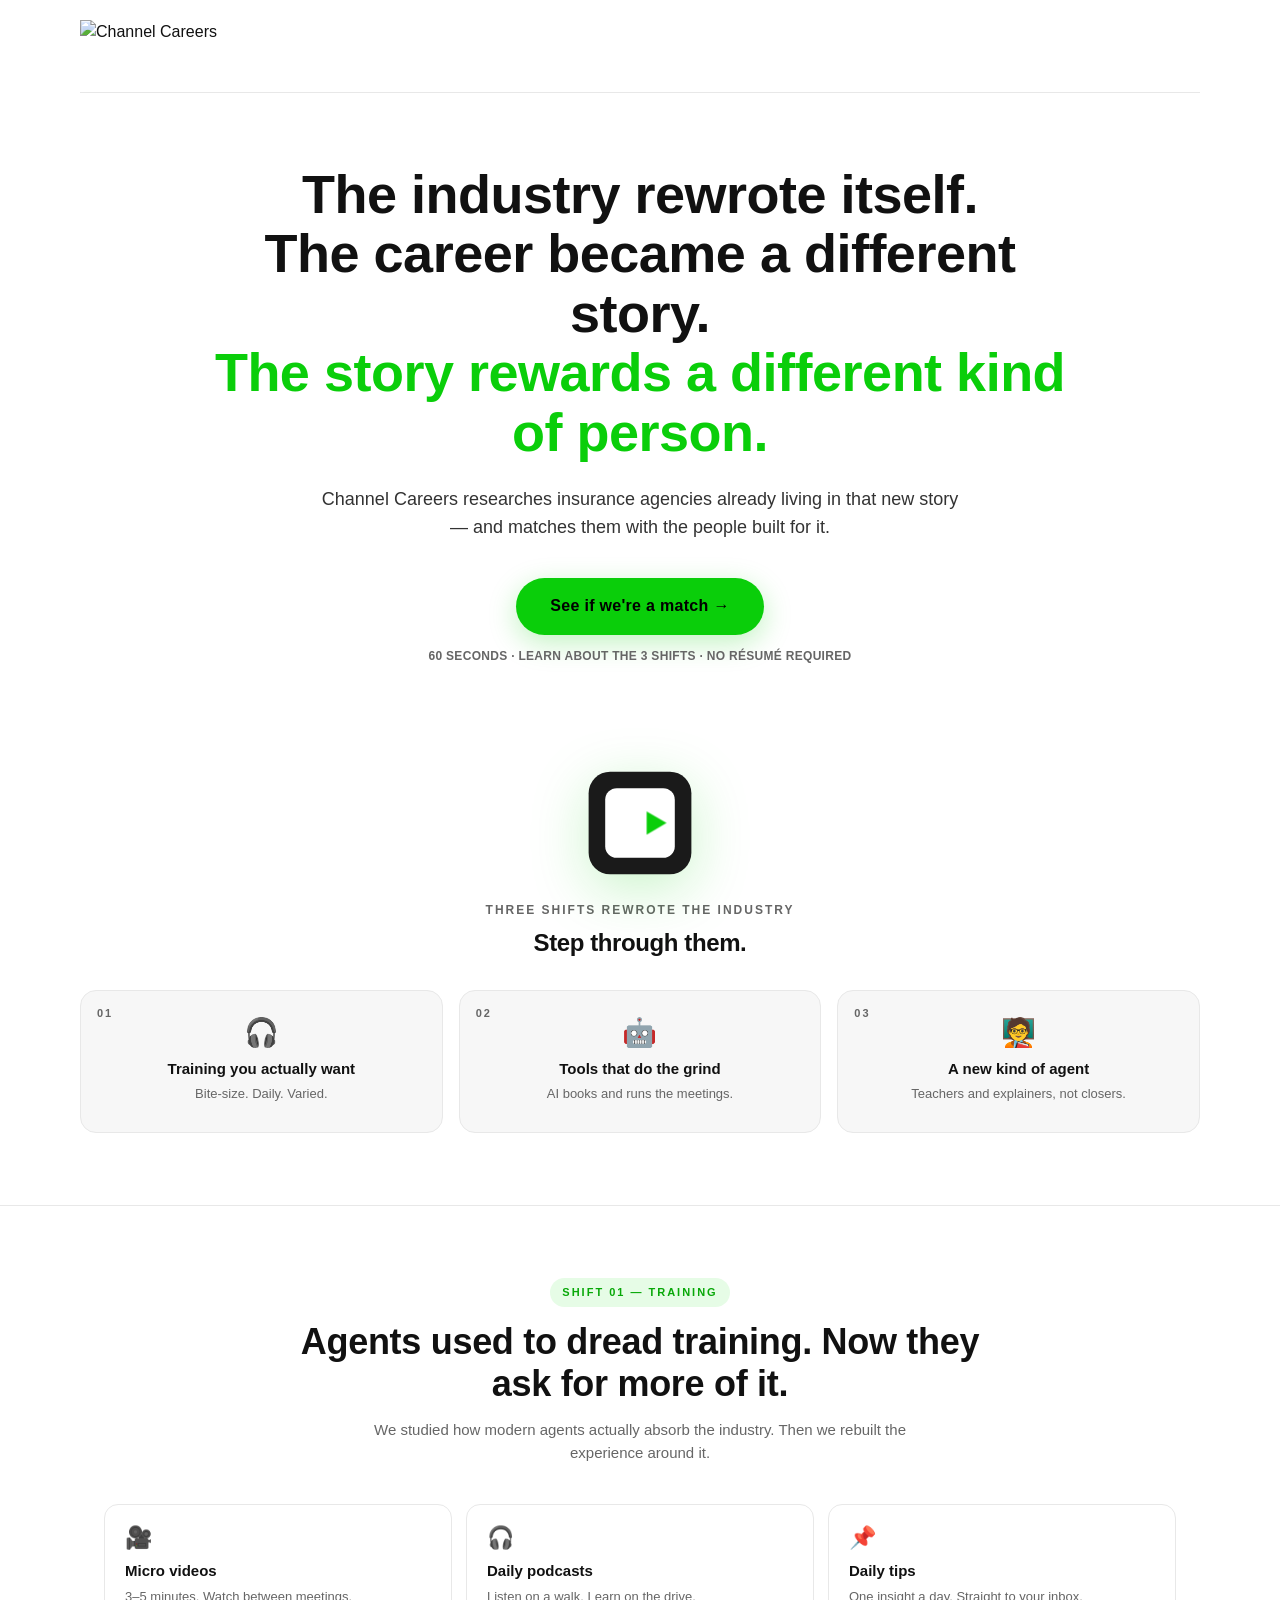
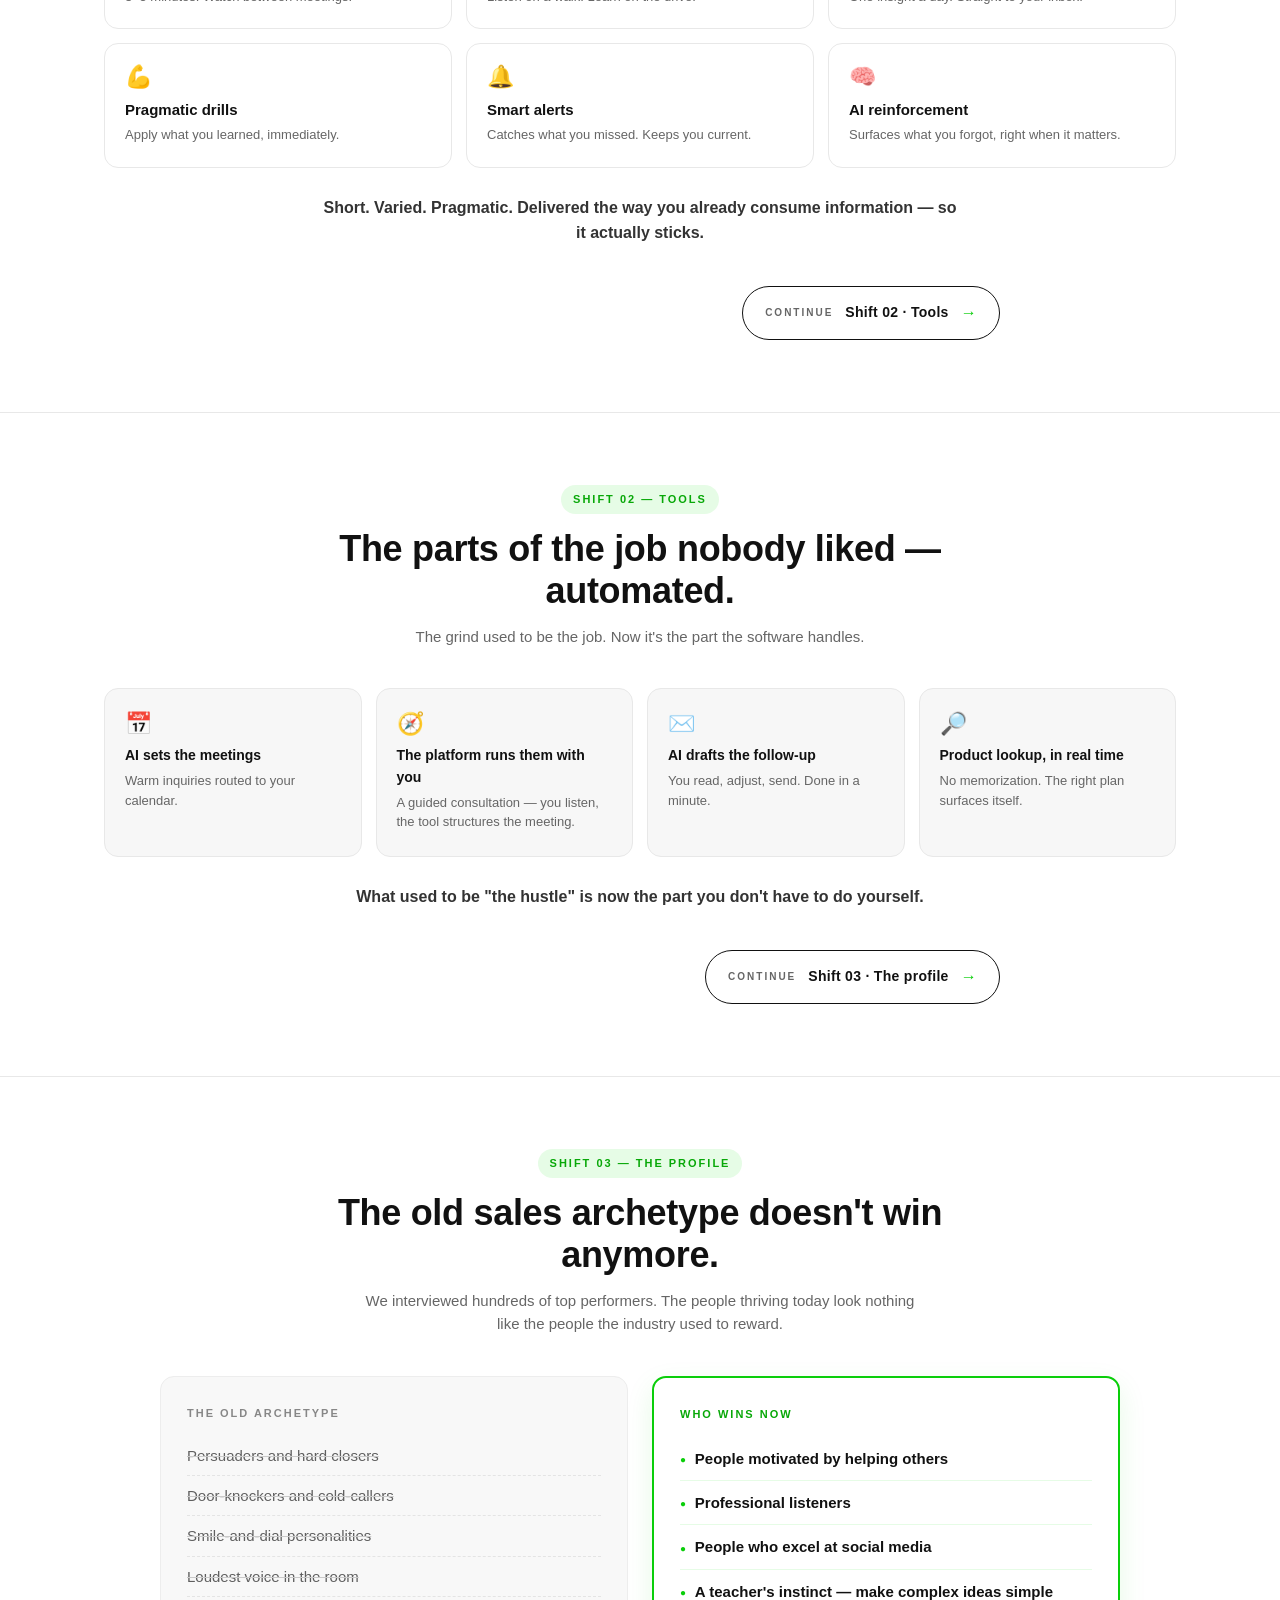
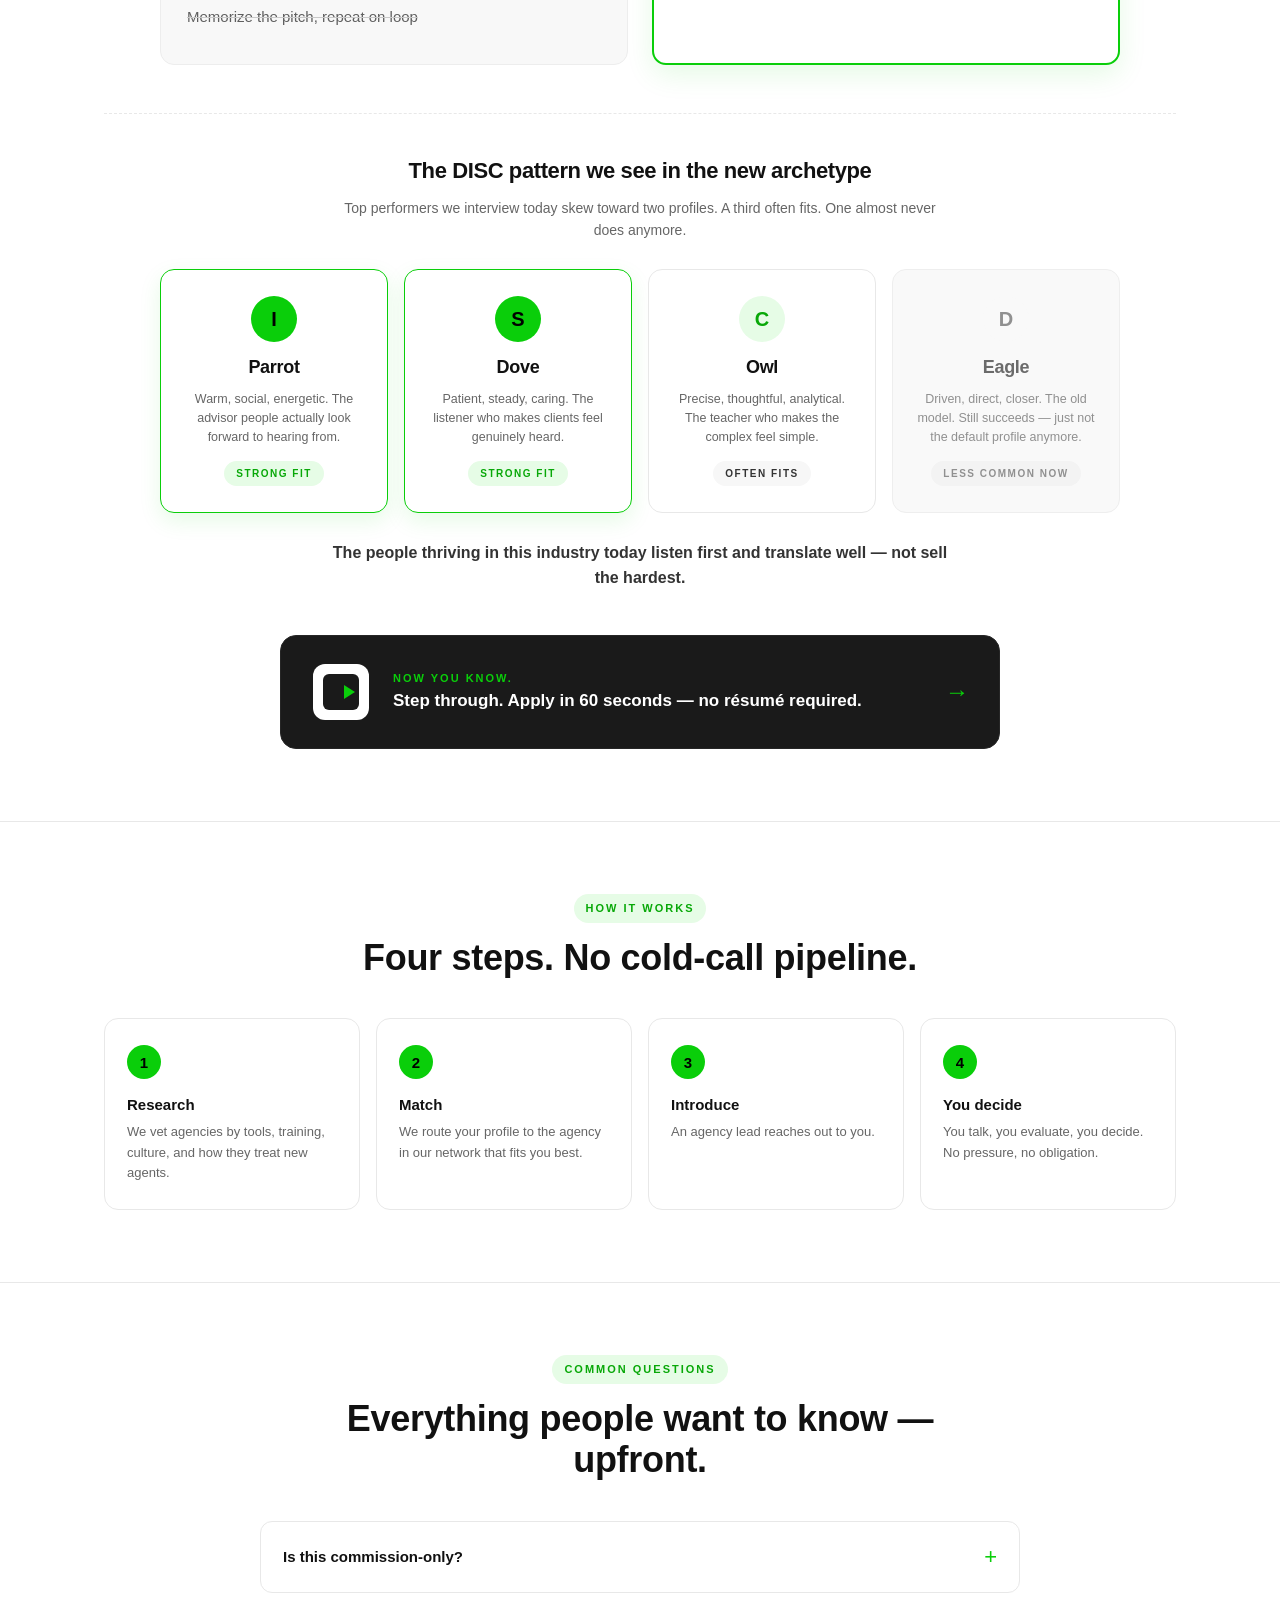
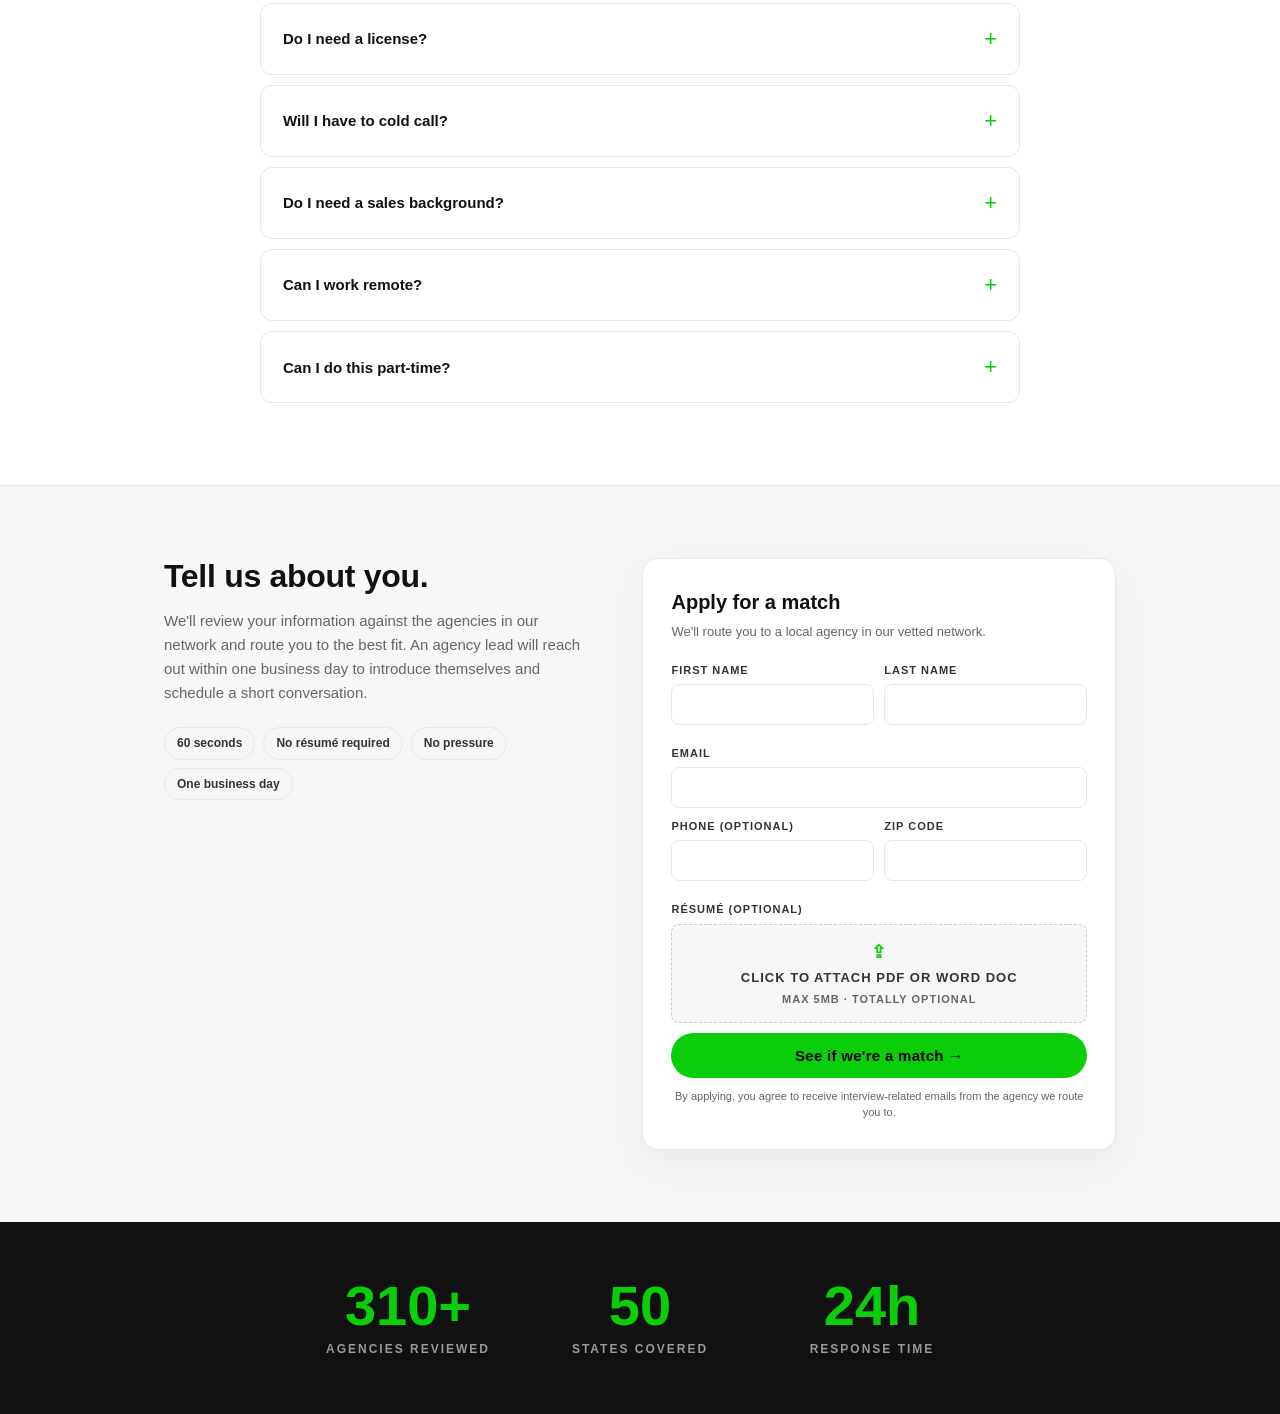
==== commit 3e46588d: "channelcareers.io: new full logo, remove Contact+footer, spine the 3 shifts (01/02/03 + Continue but" ====
--- a/channelcareers-landing/index.html
+++ b/channelcareers-landing/index.html
@@ -16,7 +16,7 @@
 .wrap{max-width:1120px;margin:0 auto;padding:0 24px}
 /* Header */
 .nav{display:flex;align-items:center;justify-content:space-between;padding:20px 0;border-bottom:1px solid var(--line)}
-.nav .logo{height:42px;display:block}
+.nav .logo{height:52px;display:block}
 .nav-right{font-size:13px;color:var(--mute);font-weight:600}
 .nav-right a{color:var(--mute)}
 .nav-right a:hover{color:var(--g)}
@@ -38,6 +38,16 @@
 .shift-tile .icon{font-size:28px;margin-bottom:10px;line-height:1}
 .shift-tile .t{font-size:15px;font-weight:800;margin-bottom:4px}
 .shift-tile .d{font-size:13px;color:var(--mute)}
+.shift-tile{position:relative}
+.shift-tile .num{position:absolute;top:14px;left:16px;font-size:11px;font-weight:800;color:var(--mute);letter-spacing:2px}
+.shift-tile:hover .num{color:var(--gd)}
+.shift-next{max-width:720px;margin:40px auto 0;display:flex;justify-content:flex-end}
+.shift-next a{display:inline-flex;align-items:center;gap:12px;padding:14px 22px;border:1.5px solid var(--ink);border-radius:999px;color:var(--ink);font-weight:800;font-size:14px;letter-spacing:.3px;transition:all .18s;text-decoration:none;background:#fff}
+.shift-next a:hover{background:var(--ink);color:#fff;transform:translateX(4px);box-shadow:0 10px 28px rgba(0,0,0,.12)}
+.shift-next .kk{font-size:10px;color:var(--mute);font-weight:700;letter-spacing:2px;text-transform:uppercase}
+.shift-next a:hover .kk{color:var(--g)}
+.shift-next .arr{font-size:16px;color:var(--g);font-weight:900;transition:transform .18s}
+.shift-next a:hover .arr{transform:translateX(4px);color:#fff}
 .door-hero{text-align:center;margin-bottom:32px;padding-top:4px}
 .door-hero .door-svg{width:116px;height:116px;margin:0 auto;display:block;filter:drop-shadow(0 14px 28px rgba(10,206,10,.22))}
 .door-hero .door-arrow{transform-origin:center;animation:doorStep 1.8s cubic-bezier(.22,1,.36,1) .8s 1 both}
@@ -47,7 +57,7 @@
 @media(prefers-reduced-motion:reduce){.door-arrow{animation:none !important}}
 .door-kicker{margin-top:20px;font-size:12px;color:var(--mute);font-weight:700;letter-spacing:2px;text-transform:uppercase}
 .door-sub{font-size:24px;font-weight:900;color:var(--ink);margin-top:8px;letter-spacing:-.4px;line-height:1.25}
-.step-through{display:flex;align-items:center;gap:22px;background:#1A1A1A;color:#fff;border-radius:16px;padding:22px 28px;margin-top:22px;text-decoration:none;transition:all .2s;border:1px solid #262626}
+.step-through{display:flex;align-items:center;gap:22px;background:#1A1A1A;color:#fff;border-radius:16px;padding:26px 30px;margin:44px auto 0;max-width:720px;text-decoration:none;transition:all .2s;border:1px solid #262626}
 .step-through:hover{background:#0f0f0f;transform:translateY(-2px);box-shadow:0 18px 40px rgba(0,0,0,.28);color:#fff;border-color:var(--g)}
 .step-through .st-door{flex:0 0 60px;display:flex;align-items:center;justify-content:center}
 .step-through .st-door svg{width:60px;height:60px;display:block;transition:transform .3s ease-out}
@@ -177,15 +187,14 @@
 @media(max-width:560px){
   .shifts-grid,.grid6,.grid4,.oldnew,.steps{grid-template-columns:1fr}
   .row{grid-template-columns:1fr}
-  .nav .logo{height:36px}
+  .nav .logo{height:42px}
   .wrap{padding:0 18px}
 }
 </style>
 </head>
 <body>
 <header class="nav wrap">
-  <a href="/" aria-label="Channel Careers"><img src="/assets/channel-careers-logo.svg" alt="Channel Careers" class="logo"></a>
-  <div class="nav-right"><a href="mailto:careers@channelonestrategies.com">Contact</a></div>
+  <a href="/" aria-label="Channel Careers"><img src="/assets/channel-careers-logo-full.png" alt="Channel Careers" class="logo"></a>
 </header>
 
 <section class="hero wrap">
@@ -213,35 +222,24 @@
   </div>
   <div class="shifts-grid">
     <a href="#learning" class="shift-tile">
+      <div class="num">01</div>
       <div class="icon">🎧</div>
       <div class="t">Training you actually want</div>
       <div class="d">Bite-size. Daily. Varied.</div>
     </a>
     <a href="#tools" class="shift-tile">
+      <div class="num">02</div>
       <div class="icon">🤖</div>
       <div class="t">Tools that do the grind</div>
       <div class="d">AI books and runs the meetings.</div>
     </a>
     <a href="#profile" class="shift-tile">
+      <div class="num">03</div>
       <div class="icon">🧑‍🏫</div>
       <div class="t">A new kind of agent</div>
       <div class="d">Teachers and explainers, not closers.</div>
     </a>
   </div>
-  <a href="#apply" class="step-through">
-    <div class="st-door">
-      <svg viewBox="0 0 60 60" xmlns="http://www.w3.org/2000/svg" aria-hidden="true">
-        <rect x="2" y="2" width="56" height="56" rx="12" fill="#ffffff"/>
-        <rect x="12" y="12" width="36" height="36" rx="6" fill="#1A1A1A"/>
-        <path d="M 19 30 L 33 30 L 33 23 L 44 30 L 33 37 L 33 30 Z" fill="#0ace0a"/>
-      </svg>
-    </div>
-    <div class="st-copy">
-      <div class="st-kicker">Ready to step through?</div>
-      <div class="st-sub">Apply in 60 seconds — no résumé required.</div>
-    </div>
-    <div class="st-arrow">→</div>
-  </a>
 </section>
 
 <section id="learning" class="sec">
@@ -260,6 +258,7 @@
       <div class="tile"><div class="ico">🧠</div><div class="t">AI reinforcement</div><div class="d">Surfaces what you forgot, right when it matters.</div></div>
     </div>
     <p class="closer">Short. Varied. Pragmatic. Delivered the way you already consume information — so it actually sticks.</p>
+    <div class="shift-next"><a href="#tools"><span class="kk">Continue</span><span>Shift 02 · Tools</span><span class="arr">→</span></a></div>
   </div>
 </section>
 
@@ -277,6 +276,7 @@
       <div class="card4"><div class="ico">🔎</div><div class="t">Product lookup, in real time</div><div class="d">No memorization. The right plan surfaces itself.</div></div>
     </div>
     <p class="closer">What used to be "the hustle" is now the part you don't have to do yourself.</p>
+    <div class="shift-next"><a href="#profile"><span class="kk">Continue</span><span>Shift 03 · The profile</span><span class="arr">→</span></a></div>
   </div>
 </section>
 
@@ -341,6 +341,20 @@
       </div>
     </div>
     <p class="closer">The people thriving in this industry today listen first and translate well — not sell the hardest.</p>
+    <a href="#apply" class="step-through">
+      <div class="st-door">
+        <svg viewBox="0 0 60 60" xmlns="http://www.w3.org/2000/svg" aria-hidden="true">
+          <rect x="2" y="2" width="56" height="56" rx="12" fill="#ffffff"/>
+          <rect x="12" y="12" width="36" height="36" rx="6" fill="#1A1A1A"/>
+          <path d="M 19 30 L 33 30 L 33 23 L 44 30 L 33 37 L 33 30 Z" fill="#0ace0a"/>
+        </svg>
+      </div>
+      <div class="st-copy">
+        <div class="st-kicker">Now you know.</div>
+        <div class="st-sub">Step through. Apply in 60 seconds — no résumé required.</div>
+      </div>
+      <div class="st-arrow">→</div>
+    </a>
   </div>
 </section>
 
@@ -431,9 +445,6 @@
   </div>
 </section>
 
-<footer class="foot">
-  <div class="wrap">Channel Careers — a service of <a href="https://channelonestrategies.com">Channel One Strategies</a> · <a href="mailto:careers@channelonestrategies.com">careers@channelonestrategies.com</a></div>
-</footer>
 
 <script>
 (function(){
